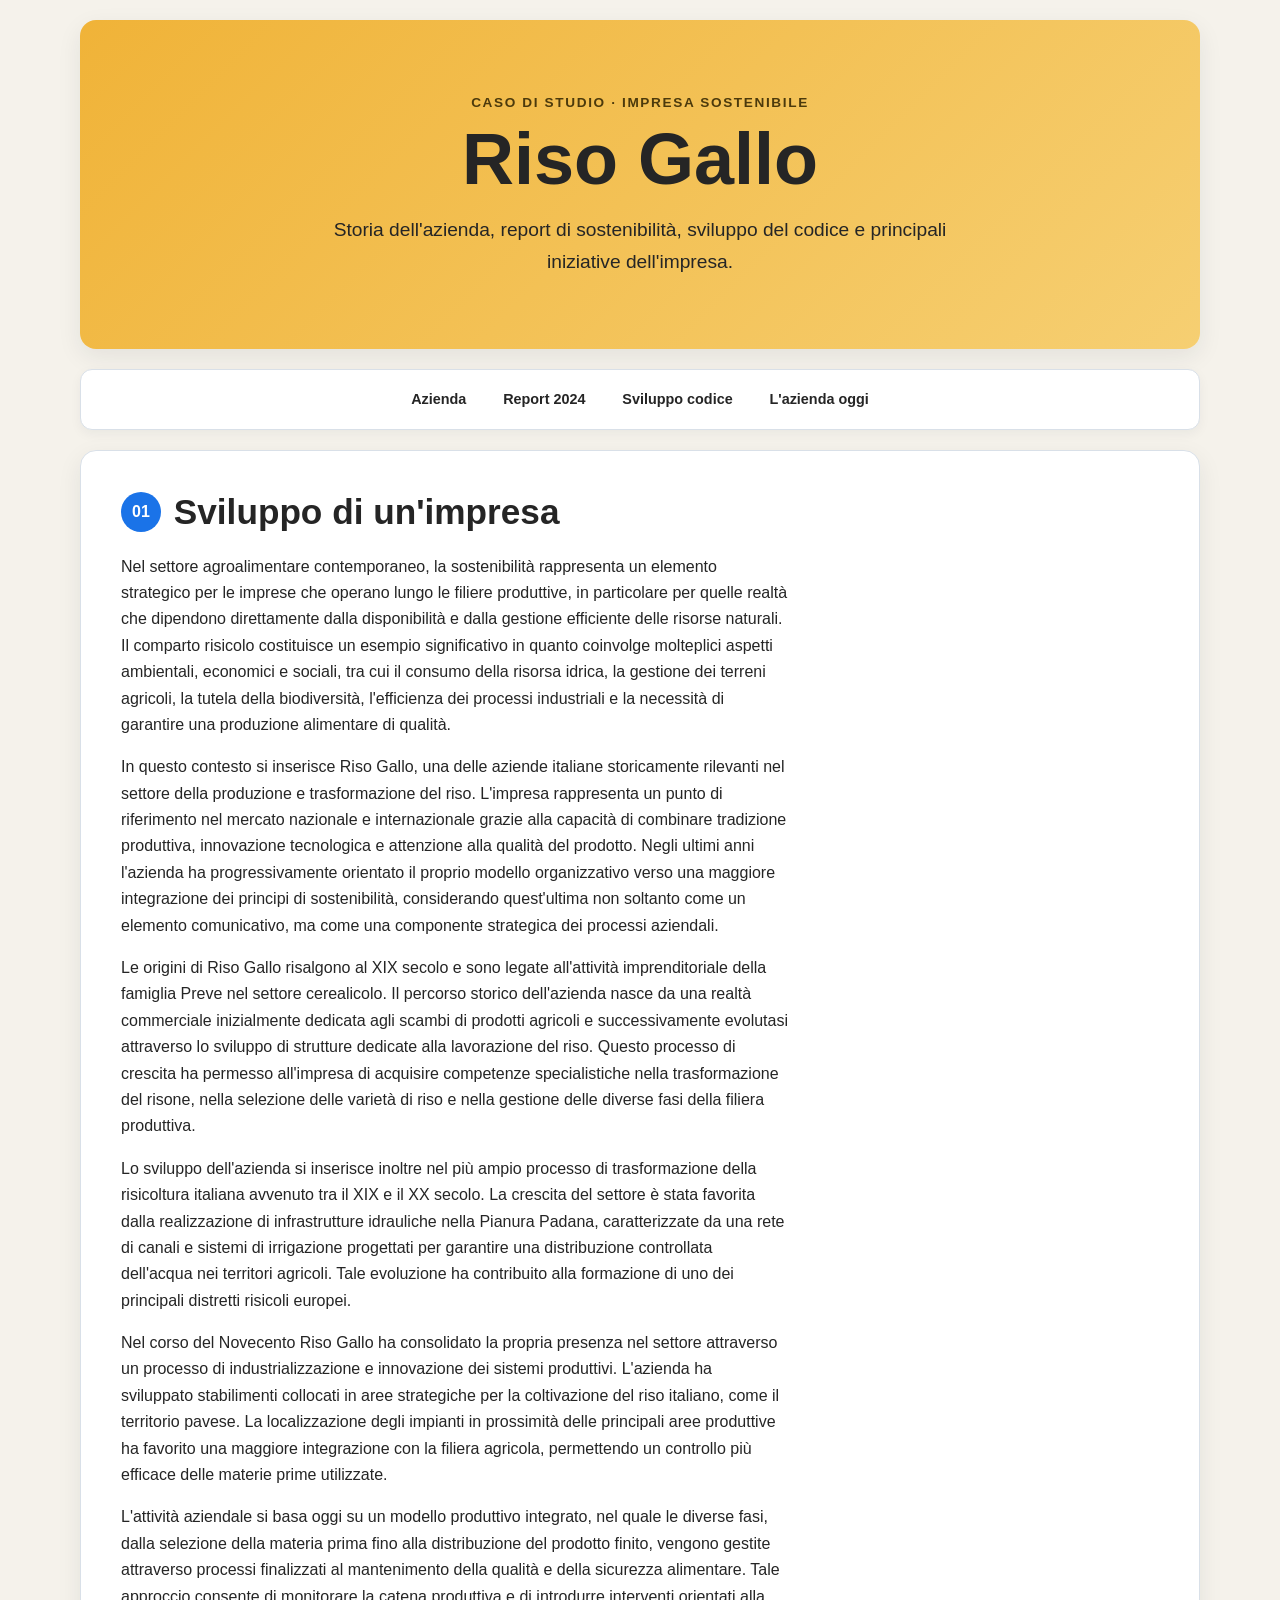
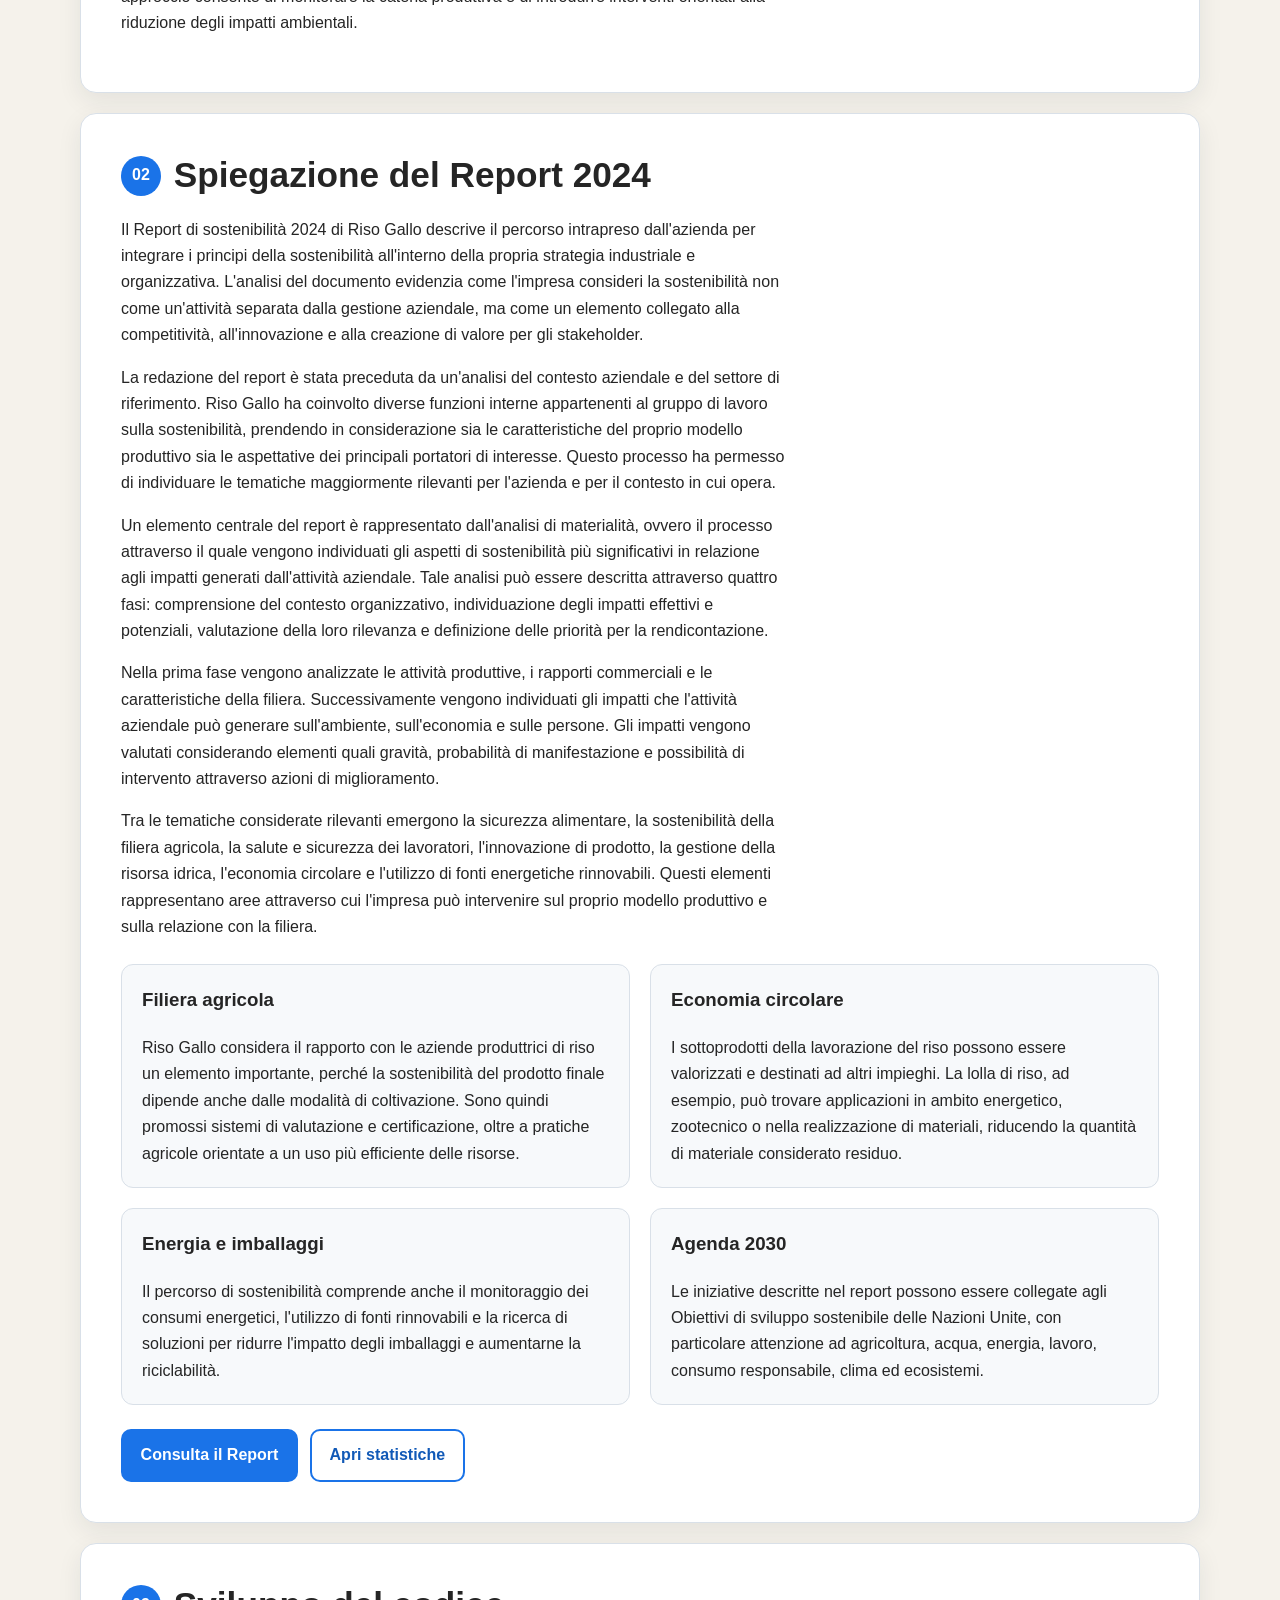
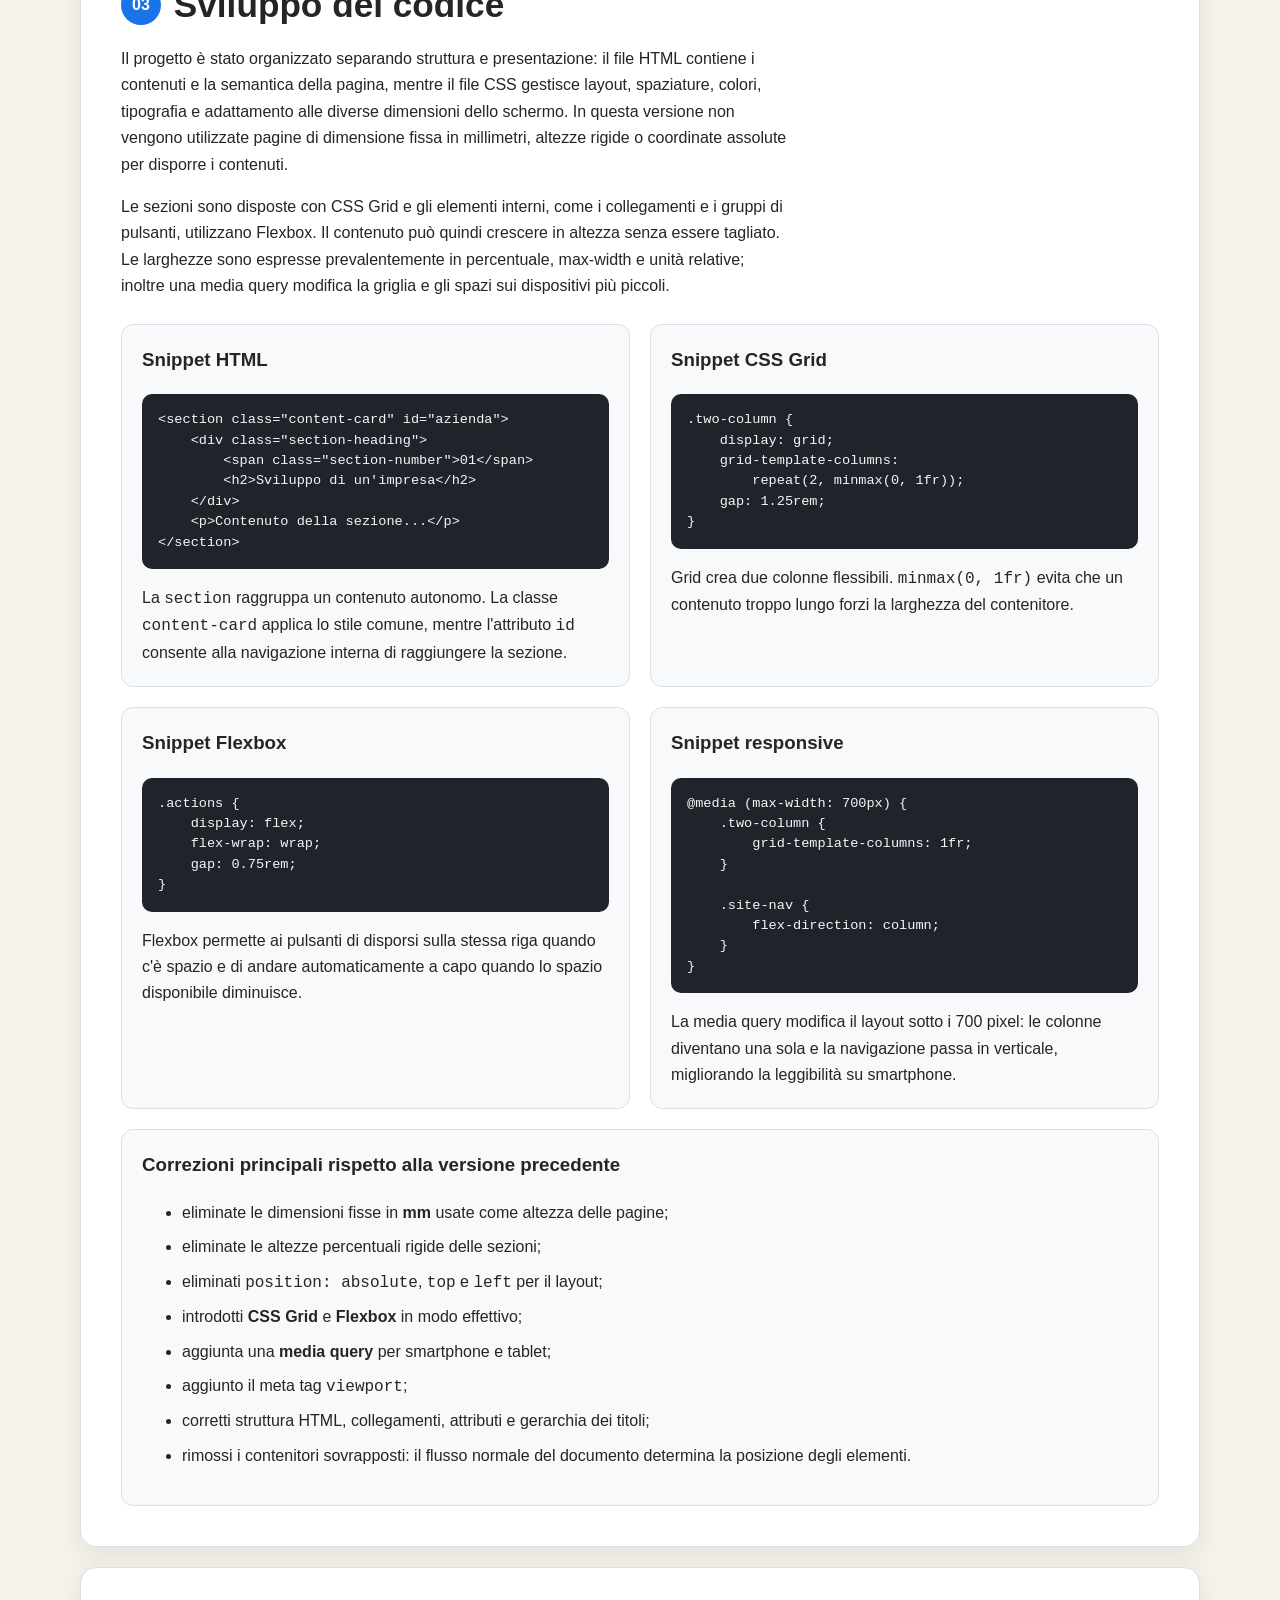
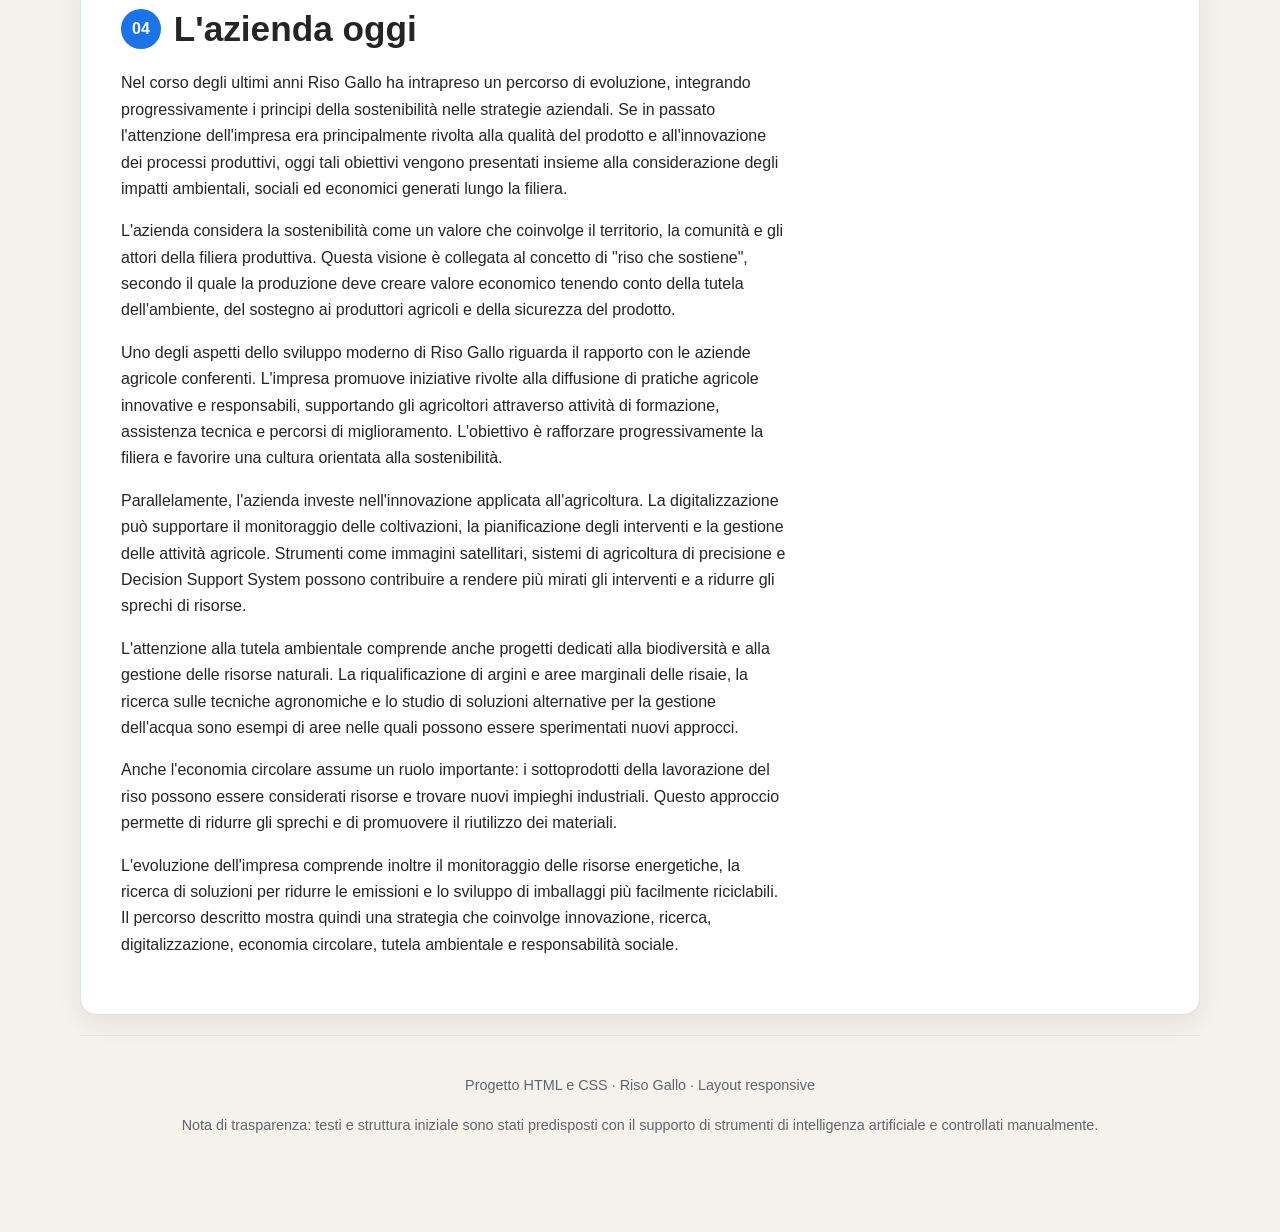
==== index.html @ bba007a8 "Add files via upload" ====
<!DOCTYPE html>
<html lang="it">
<head>
    <meta charset="UTF-8">
    <meta name="viewport" content="width=device-width, initial-scale=1.0">
    <meta name="description" content="Riso Gallo: impresa, sostenibilità e sviluppo del progetto web.">
    <meta name="generator" content="Progetto didattico realizzato con supporto di strumenti di IA e verificato manualmente.">
    <title>Riso Gallo — Impresa sostenibile</title>
    <link rel="stylesheet" href="azienda1.css">
</head>
<body>
    <main class="site-shell">

        <header class="hero">
            <div class="hero__content">
                <p class="eyebrow">Caso di studio · Impresa sostenibile</p>
                <h1>Riso Gallo</h1>
                <p class="hero__lead">
                    Storia dell'azienda, report di sostenibilità, sviluppo del codice
                    e principali iniziative dell'impresa.
                </p>
            </div>
        </header>

        <nav class="site-nav" aria-label="Navigazione principale">
            <a href="#azienda">Azienda</a>
            <a href="#report">Report 2024</a>
            <a href="#codice">Sviluppo codice</a>
            <a href="#oggi">L'azienda oggi</a>
        </nav>

        <section class="content-card" id="azienda">
            <div class="section-heading">
                <span class="section-number">01</span>
                <h2>Sviluppo di un'impresa</h2>
            </div>

            <p>
                Nel settore agroalimentare contemporaneo, la sostenibilità rappresenta un elemento strategico
                per le imprese che operano lungo le filiere produttive, in particolare per quelle realtà che
                dipendono direttamente dalla disponibilità e dalla gestione efficiente delle risorse naturali.
                Il comparto risicolo costituisce un esempio significativo in quanto coinvolge molteplici aspetti
                ambientali, economici e sociali, tra cui il consumo della risorsa idrica, la gestione dei terreni
                agricoli, la tutela della biodiversità, l'efficienza dei processi industriali e la necessità di
                garantire una produzione alimentare di qualità.
            </p>
            <p>
                In questo contesto si inserisce Riso Gallo, una delle aziende italiane storicamente rilevanti
                nel settore della produzione e trasformazione del riso. L'impresa rappresenta un punto di
                riferimento nel mercato nazionale e internazionale grazie alla capacità di combinare tradizione
                produttiva, innovazione tecnologica e attenzione alla qualità del prodotto. Negli ultimi anni
                l'azienda ha progressivamente orientato il proprio modello organizzativo verso una maggiore
                integrazione dei principi di sostenibilità, considerando quest'ultima non soltanto come un
                elemento comunicativo, ma come una componente strategica dei processi aziendali.
            </p>
            <p>
                Le origini di Riso Gallo risalgono al XIX secolo e sono legate all'attività imprenditoriale
                della famiglia Preve nel settore cerealicolo. Il percorso storico dell'azienda nasce da una
                realtà commerciale inizialmente dedicata agli scambi di prodotti agricoli e successivamente
                evolutasi attraverso lo sviluppo di strutture dedicate alla lavorazione del riso. Questo
                processo di crescita ha permesso all'impresa di acquisire competenze specialistiche nella
                trasformazione del risone, nella selezione delle varietà di riso e nella gestione delle
                diverse fasi della filiera produttiva.
            </p>
            <p>
                Lo sviluppo dell'azienda si inserisce inoltre nel più ampio processo di trasformazione della
                risicoltura italiana avvenuto tra il XIX e il XX secolo. La crescita del settore è stata
                favorita dalla realizzazione di infrastrutture idrauliche nella Pianura Padana, caratterizzate
                da una rete di canali e sistemi di irrigazione progettati per garantire una distribuzione
                controllata dell'acqua nei territori agricoli. Tale evoluzione ha contribuito alla formazione
                di uno dei principali distretti risicoli europei.
            </p>
            <p>
                Nel corso del Novecento Riso Gallo ha consolidato la propria presenza nel settore attraverso
                un processo di industrializzazione e innovazione dei sistemi produttivi. L'azienda ha sviluppato
                stabilimenti collocati in aree strategiche per la coltivazione del riso italiano, come il
                territorio pavese. La localizzazione degli impianti in prossimità delle principali aree
                produttive ha favorito una maggiore integrazione con la filiera agricola, permettendo un
                controllo più efficace delle materie prime utilizzate.
            </p>
            <p>
                L'attività aziendale si basa oggi su un modello produttivo integrato, nel quale le diverse
                fasi, dalla selezione della materia prima fino alla distribuzione del prodotto finito, vengono
                gestite attraverso processi finalizzati al mantenimento della qualità e della sicurezza
                alimentare. Tale approccio consente di monitorare la catena produttiva e di introdurre
                interventi orientati alla riduzione degli impatti ambientali.
            </p>
        </section>

        <section class="content-card" id="report">
            <div class="section-heading">
                <span class="section-number">02</span>
                <h2>Spiegazione del Report 2024</h2>
            </div>

            <p>
                Il Report di sostenibilità 2024 di Riso Gallo descrive il percorso intrapreso dall'azienda
                per integrare i principi della sostenibilità all'interno della propria strategia industriale
                e organizzativa. L'analisi del documento evidenzia come l'impresa consideri la sostenibilità
                non come un'attività separata dalla gestione aziendale, ma come un elemento collegato alla
                competitività, all'innovazione e alla creazione di valore per gli stakeholder.
            </p>
            <p>
                La redazione del report è stata preceduta da un'analisi del contesto aziendale e del settore
                di riferimento. Riso Gallo ha coinvolto diverse funzioni interne appartenenti al gruppo di
                lavoro sulla sostenibilità, prendendo in considerazione sia le caratteristiche del proprio
                modello produttivo sia le aspettative dei principali portatori di interesse. Questo processo
                ha permesso di individuare le tematiche maggiormente rilevanti per l'azienda e per il contesto
                in cui opera.
            </p>
            <p>
                Un elemento centrale del report è rappresentato dall'analisi di materialità, ovvero il processo
                attraverso il quale vengono individuati gli aspetti di sostenibilità più significativi in
                relazione agli impatti generati dall'attività aziendale. Tale analisi può essere descritta
                attraverso quattro fasi: comprensione del contesto organizzativo, individuazione degli impatti
                effettivi e potenziali, valutazione della loro rilevanza e definizione delle priorità per la
                rendicontazione.
            </p>
            <p>
                Nella prima fase vengono analizzate le attività produttive, i rapporti commerciali e le
                caratteristiche della filiera. Successivamente vengono individuati gli impatti che l'attività
                aziendale può generare sull'ambiente, sull'economia e sulle persone. Gli impatti vengono
                valutati considerando elementi quali gravità, probabilità di manifestazione e possibilità di
                intervento attraverso azioni di miglioramento.
            </p>
            <p>
                Tra le tematiche considerate rilevanti emergono la sicurezza alimentare, la sostenibilità
                della filiera agricola, la salute e sicurezza dei lavoratori, l'innovazione di prodotto,
                la gestione della risorsa idrica, l'economia circolare e l'utilizzo di fonti energetiche
                rinnovabili. Questi elementi rappresentano aree attraverso cui l'impresa può intervenire sul
                proprio modello produttivo e sulla relazione con la filiera.
            </p>

            <div class="two-column">
                <article class="info-box">
                    <h3>Filiera agricola</h3>
                    <p>
                        Riso Gallo considera il rapporto con le aziende produttrici di riso un elemento
                        importante, perché la sostenibilità del prodotto finale dipende anche dalle modalità
                        di coltivazione. Sono quindi promossi sistemi di valutazione e certificazione, oltre
                        a pratiche agricole orientate a un uso più efficiente delle risorse.
                    </p>
                </article>
                <article class="info-box">
                    <h3>Economia circolare</h3>
                    <p>
                        I sottoprodotti della lavorazione del riso possono essere valorizzati e destinati
                        ad altri impieghi. La lolla di riso, ad esempio, può trovare applicazioni in ambito
                        energetico, zootecnico o nella realizzazione di materiali, riducendo la quantità
                        di materiale considerato residuo.
                    </p>
                </article>
                <article class="info-box">
                    <h3>Energia e imballaggi</h3>
                    <p>
                        Il percorso di sostenibilità comprende anche il monitoraggio dei consumi energetici,
                        l'utilizzo di fonti rinnovabili e la ricerca di soluzioni per ridurre l'impatto
                        degli imballaggi e aumentarne la riciclabilità.
                    </p>
                </article>
                <article class="info-box">
                    <h3>Agenda 2030</h3>
                    <p>
                        Le iniziative descritte nel report possono essere collegate agli Obiettivi di sviluppo
                        sostenibile delle Nazioni Unite, con particolare attenzione ad agricoltura, acqua,
                        energia, lavoro, consumo responsabile, clima ed ecosistemi.
                    </p>
                </article>
            </div>

            <div class="actions">
                <a class="button button--primary"
                   href="https://www.risogallo.it/ilrisochesostiene/documenti-e-certificazioni/"
                   target="_blank" rel="noopener noreferrer">
                    Consulta il Report
                </a>
                <a class="button button--secondary" href="p2.html">
                    Apri statistiche
                </a>
            </div>
        </section>

        <section class="content-card" id="codice">
            <div class="section-heading">
                <span class="section-number">03</span>
                <h2>Sviluppo del codice</h2>
            </div>

            <p>
                Il progetto è stato organizzato separando struttura e presentazione: il file HTML contiene
                i contenuti e la semantica della pagina, mentre il file CSS gestisce layout, spaziature,
                colori, tipografia e adattamento alle diverse dimensioni dello schermo. In questa versione
                non vengono utilizzate pagine di dimensione fissa in millimetri, altezze rigide o coordinate
                assolute per disporre i contenuti.
            </p>
            <p>
                Le sezioni sono disposte con CSS Grid e gli elementi interni, come i collegamenti e i gruppi
                di pulsanti, utilizzano Flexbox. Il contenuto può quindi crescere in altezza senza essere
                tagliato. Le larghezze sono espresse prevalentemente in percentuale, max-width e unità
                relative; inoltre una media query modifica la griglia e gli spazi sui dispositivi più piccoli.
            </p>

            <div class="code-grid">
                <article class="code-card">
                    <h3>Snippet HTML</h3>
                    <pre><code>&lt;section class="content-card" id="azienda"&gt;
    &lt;div class="section-heading"&gt;
        &lt;span class="section-number"&gt;01&lt;/span&gt;
        &lt;h2&gt;Sviluppo di un'impresa&lt;/h2&gt;
    &lt;/div&gt;
    &lt;p&gt;Contenuto della sezione...&lt;/p&gt;
&lt;/section&gt;</code></pre>
                    <p>
                        La <code>section</code> raggruppa un contenuto autonomo. La classe
                        <code>content-card</code> applica lo stile comune, mentre l'attributo
                        <code>id</code> consente alla navigazione interna di raggiungere la sezione.
                    </p>
                </article>

                <article class="code-card">
                    <h3>Snippet CSS Grid</h3>
                    <pre><code>.two-column {
    display: grid;
    grid-template-columns:
        repeat(2, minmax(0, 1fr));
    gap: 1.25rem;
}</code></pre>
                    <p>
                        Grid crea due colonne flessibili. <code>minmax(0, 1fr)</code> evita che un contenuto
                        troppo lungo forzi la larghezza del contenitore.
                    </p>
                </article>

                <article class="code-card">
                    <h3>Snippet Flexbox</h3>
                    <pre><code>.actions {
    display: flex;
    flex-wrap: wrap;
    gap: 0.75rem;
}</code></pre>
                    <p>
                        Flexbox permette ai pulsanti di disporsi sulla stessa riga quando c'è spazio e di
                        andare automaticamente a capo quando lo spazio disponibile diminuisce.
                    </p>
                </article>

                <article class="code-card">
                    <h3>Snippet responsive</h3>
                    <pre><code>@media (max-width: 700px) {
    .two-column {
        grid-template-columns: 1fr;
    }

    .site-nav {
        flex-direction: column;
    }
}</code></pre>
                    <p>
                        La media query modifica il layout sotto i 700 pixel: le colonne diventano una sola
                        e la navigazione passa in verticale, migliorando la leggibilità su smartphone.
                    </p>
                </article>
            </div>

            <div class="comparison">
                <h3>Correzioni principali rispetto alla versione precedente</h3>
                <ul>
                    <li>eliminate le dimensioni fisse in <strong>mm</strong> usate come altezza delle pagine;</li>
                    <li>eliminate le altezze percentuali rigide delle sezioni;</li>
                    <li>eliminati <code>position: absolute</code>, <code>top</code> e <code>left</code> per il layout;</li>
                    <li>introdotti <strong>CSS Grid</strong> e <strong>Flexbox</strong> in modo effettivo;</li>
                    <li>aggiunta una <strong>media query</strong> per smartphone e tablet;</li>
                    <li>aggiunto il meta tag <code>viewport</code>;</li>
                    <li>corretti struttura HTML, collegamenti, attributi e gerarchia dei titoli;</li>
                    <li>rimossi i contenitori sovrapposti: il flusso normale del documento determina la posizione degli elementi.</li>
                </ul>
            </div>
        </section>

        <section class="content-card" id="oggi">
            <div class="section-heading">
                <span class="section-number">04</span>
                <h2>L'azienda oggi</h2>
            </div>

            <p>
                Nel corso degli ultimi anni Riso Gallo ha intrapreso un percorso di evoluzione, integrando
                progressivamente i principi della sostenibilità nelle strategie aziendali. Se in passato
                l'attenzione dell'impresa era principalmente rivolta alla qualità del prodotto e
                all'innovazione dei processi produttivi, oggi tali obiettivi vengono presentati insieme
                alla considerazione degli impatti ambientali, sociali ed economici generati lungo la filiera.
            </p>
            <p>
                L'azienda considera la sostenibilità come un valore che coinvolge il territorio, la comunità
                e gli attori della filiera produttiva. Questa visione è collegata al concetto di "riso che
                sostiene", secondo il quale la produzione deve creare valore economico tenendo conto della
                tutela dell'ambiente, del sostegno ai produttori agricoli e della sicurezza del prodotto.
            </p>
            <p>
                Uno degli aspetti dello sviluppo moderno di Riso Gallo riguarda il rapporto con le aziende
                agricole conferenti. L'impresa promuove iniziative rivolte alla diffusione di pratiche
                agricole innovative e responsabili, supportando gli agricoltori attraverso attività di
                formazione, assistenza tecnica e percorsi di miglioramento. L'obiettivo è rafforzare
                progressivamente la filiera e favorire una cultura orientata alla sostenibilità.
            </p>
            <p>
                Parallelamente, l'azienda investe nell'innovazione applicata all'agricoltura. La digitalizzazione
                può supportare il monitoraggio delle coltivazioni, la pianificazione degli interventi e la
                gestione delle attività agricole. Strumenti come immagini satellitari, sistemi di agricoltura
                di precisione e Decision Support System possono contribuire a rendere più mirati gli interventi
                e a ridurre gli sprechi di risorse.
            </p>
            <p>
                L'attenzione alla tutela ambientale comprende anche progetti dedicati alla biodiversità e alla
                gestione delle risorse naturali. La riqualificazione di argini e aree marginali delle risaie,
                la ricerca sulle tecniche agronomiche e lo studio di soluzioni alternative per la gestione
                dell'acqua sono esempi di aree nelle quali possono essere sperimentati nuovi approcci.
            </p>
            <p>
                Anche l'economia circolare assume un ruolo importante: i sottoprodotti della lavorazione del
                riso possono essere considerati risorse e trovare nuovi impieghi industriali. Questo approccio
                permette di ridurre gli sprechi e di promuovere il riutilizzo dei materiali.
            </p>
            <p>
                L'evoluzione dell'impresa comprende inoltre il monitoraggio delle risorse energetiche,
                la ricerca di soluzioni per ridurre le emissioni e lo sviluppo di imballaggi più facilmente
                riciclabili. Il percorso descritto mostra quindi una strategia che coinvolge innovazione,
                ricerca, digitalizzazione, economia circolare, tutela ambientale e responsabilità sociale.
            </p>
        </section>

        <footer class="footer">
            <p>Progetto HTML e CSS · Riso Gallo · Layout responsive</p>
            <p class="transparency-note">Nota di trasparenza: testi e struttura iniziale sono stati predisposti con il supporto di strumenti di intelligenza artificiale e controllati manualmente.</p>
        </footer>
    </main>
</body>
</html>
---- azienda1.css ----
/*
 * RISO GALLO - azienda1.css
 *
 * Foglio di stile semplice e responsive per un progetto universitario.
 * Il layout usa il flusso normale del documento, CSS Grid e Flexbox.
 * Non sono presenti pagine fisse in millimetri né posizionamenti assoluti.
 */

*,
*::before,
*::after {
    box-sizing: border-box;
}

:root {
    --bg: #f5f2eb;
    --surface: #ffffff;
    --surface-soft: #f7f9fb;
    --text: #252525;
    --muted: #5f6670;
    --accent: #1a73e8;
    --accent-dark: #1159b7;
    --gold: #f0b338;
    --border: #d9e0e8;
    --shadow: 0 8px 24px rgba(20, 35, 50, 0.08);
    --radius: 1rem;
    --content: 70rem;
}

html {
    scroll-behavior: smooth;
}

body {
    min-width: 20rem;
    margin: 0;
    background: var(--bg);
    color: var(--text);
    font-family: Arial, Helvetica, sans-serif;
    font-size: 1rem;
    line-height: 1.65;
}

a {
    color: var(--accent-dark);
}

a:focus-visible {
    outline: 3px solid #f3a712;
    outline-offset: 3px;
}

.site-shell {
    /* Grid a una colonna: ogni blocco resta nel flusso della pagina. */
    display: grid;
    gap: 1.25rem;
    width: min(100% - 2rem, var(--content));
    margin-inline: auto;
    padding-block: 1.25rem 2.5rem;
}

.hero {
    padding: clamp(2rem, 6vw, 4.5rem);
    border-radius: var(--radius);
    background: linear-gradient(135deg, #f0b338, #f6cf72);
    box-shadow: var(--shadow);
}

.hero__content {
    max-width: 48rem;
    margin-inline: auto;
    text-align: center;
}

.eyebrow {
    margin: 0 0 0.5rem;
    color: #4c3a0c;
    font-size: 0.85rem;
    font-weight: 700;
    letter-spacing: 0.12em;
    text-transform: uppercase;
}

.hero h1 {
    margin: 0;
    font-size: clamp(2.25rem, 7vw, 4.5rem);
    line-height: 1.05;
}

.hero__lead {
    max-width: 42rem;
    margin: 1rem auto 0;
    font-size: clamp(1rem, 2vw, 1.2rem);
}

/* Flexbox permette ai link di andare a capo quando lo spazio diminuisce. */
.site-nav {
    display: flex;
    flex-wrap: wrap;
    justify-content: center;
    gap: 0.5rem;
    padding: 0.5rem;
    border: 1px solid var(--border);
    border-radius: 0.75rem;
    background: var(--surface);
    box-shadow: 0 4px 12px rgba(20, 35, 50, 0.05);
}

.site-nav a {
    padding: 0.6rem 0.9rem;
    border-radius: 0.5rem;
    color: var(--text);
    font-size: 0.9rem;
    font-weight: 700;
    text-decoration: none;
}

.site-nav a:hover,
.site-nav a:focus-visible {
    background: #edf4ff;
    color: var(--accent-dark);
}

.content-card {
    min-width: 0;
    padding: clamp(1.25rem, 4vw, 2.5rem);
    border: 1px solid var(--border);
    border-radius: var(--radius);
    background: var(--surface);
    box-shadow: var(--shadow);
}

.section-heading {
    display: flex;
    align-items: center;
    gap: 0.8rem;
    margin-bottom: 1.25rem;
}

.section-heading h2 {
    margin: 0;
    font-size: clamp(1.55rem, 4vw, 2.2rem);
    line-height: 1.2;
}

.section-number {
    display: grid;
    flex: 0 0 2.5rem;
    place-items: center;
    width: 2.5rem;
    height: 2.5rem;
    border-radius: 50%;
    background: var(--accent);
    color: #ffffff;
    font-weight: 800;
}

.content-card p {
    max-width: 75ch;
    margin: 0 0 1rem;
}

/* Grid crea due colonne uguali e impedisce al testo di uscire dalla card. */
.two-column,
.code-grid {
    display: grid;
    grid-template-columns: repeat(2, minmax(0, 1fr));
    gap: 1.25rem;
    margin-top: 1.5rem;
}

.info-box,
.code-card,
.comparison {
    min-width: 0;
    padding: 1.25rem;
    border: 1px solid var(--border);
    border-radius: 0.75rem;
    background: var(--surface-soft);
}

.info-box h3,
.code-card h3,
.comparison h3 {
    margin-top: 0;
}

.info-box p,
.code-card p {
    margin-bottom: 0;
}

.actions {
    display: flex;
    flex-wrap: wrap;
    gap: 0.75rem;
    margin-top: 1.5rem;
}

.button {
    display: inline-flex;
    align-items: center;
    justify-content: center;
    min-height: 2.75rem;
    padding: 0.7rem 1.1rem;
    border: 2px solid transparent;
    border-radius: 0.625rem;
    font-weight: 700;
    text-decoration: none;
    transition: background-color 0.15s ease, transform 0.15s ease;
}

.button:hover,
.button:focus-visible {
    transform: translateY(-1px);
}

.button--primary {
    background: var(--accent);
    color: #ffffff;
}

.button--primary:hover,
.button--primary:focus-visible {
    background: var(--accent-dark);
}

.button--secondary {
    border-color: var(--accent);
    background: #ffffff;
    color: var(--accent-dark);
}

.code-card pre {
    overflow-x: auto;
    margin: 0 0 1rem;
    padding: 1rem;
    border-radius: 0.625rem;
    background: #20242a;
    color: #f4f6f8;
    font-size: 0.85rem;
    line-height: 1.5;
}

.code-card code {
    font-family: "Courier New", Courier, monospace;
}

.comparison {
    margin-top: 1.25rem;
}

.comparison li {
    margin-bottom: 0.5rem;
}

.footer {
    padding: 1.5rem;
    border-top: 1px solid var(--border);
    color: var(--muted);
    text-align: center;
    font-size: 0.9rem;
}

.transparency-note {
    margin: 1rem 0 0;
    color: var(--muted);
    font-size: 0.9rem;
}

/* Smartphone e tablet: le griglie diventano una sola colonna. */
@media (max-width: 44rem) {
    .site-shell {
        width: min(100% - 1rem, var(--content));
        padding-top: 0.5rem;
    }

    .hero {
        padding: 2rem 1.25rem;
    }

    .site-nav {
        flex-direction: column;
    }

    .site-nav a {
        text-align: center;
    }

    .two-column,
    .code-grid {
        grid-template-columns: 1fr;
    }

    .content-card {
        padding: 1.1rem;
    }

    .content-card p {
        text-align: left;
    }

    .actions {
        flex-direction: column;
    }

    .button {
        width: 100%;
    }
}

@media (max-width: 30rem) {
    .section-heading {
        align-items: flex-start;
    }

    .section-number {
        flex-basis: 2.1rem;
        width: 2.1rem;
        height: 2.1rem;
    }

    .section-heading h2 {
        font-size: 1.45rem;
    }
}

@media (prefers-reduced-motion: reduce) {
    html {
        scroll-behavior: auto;
    }

    .button {
        transition: none;
    }
}
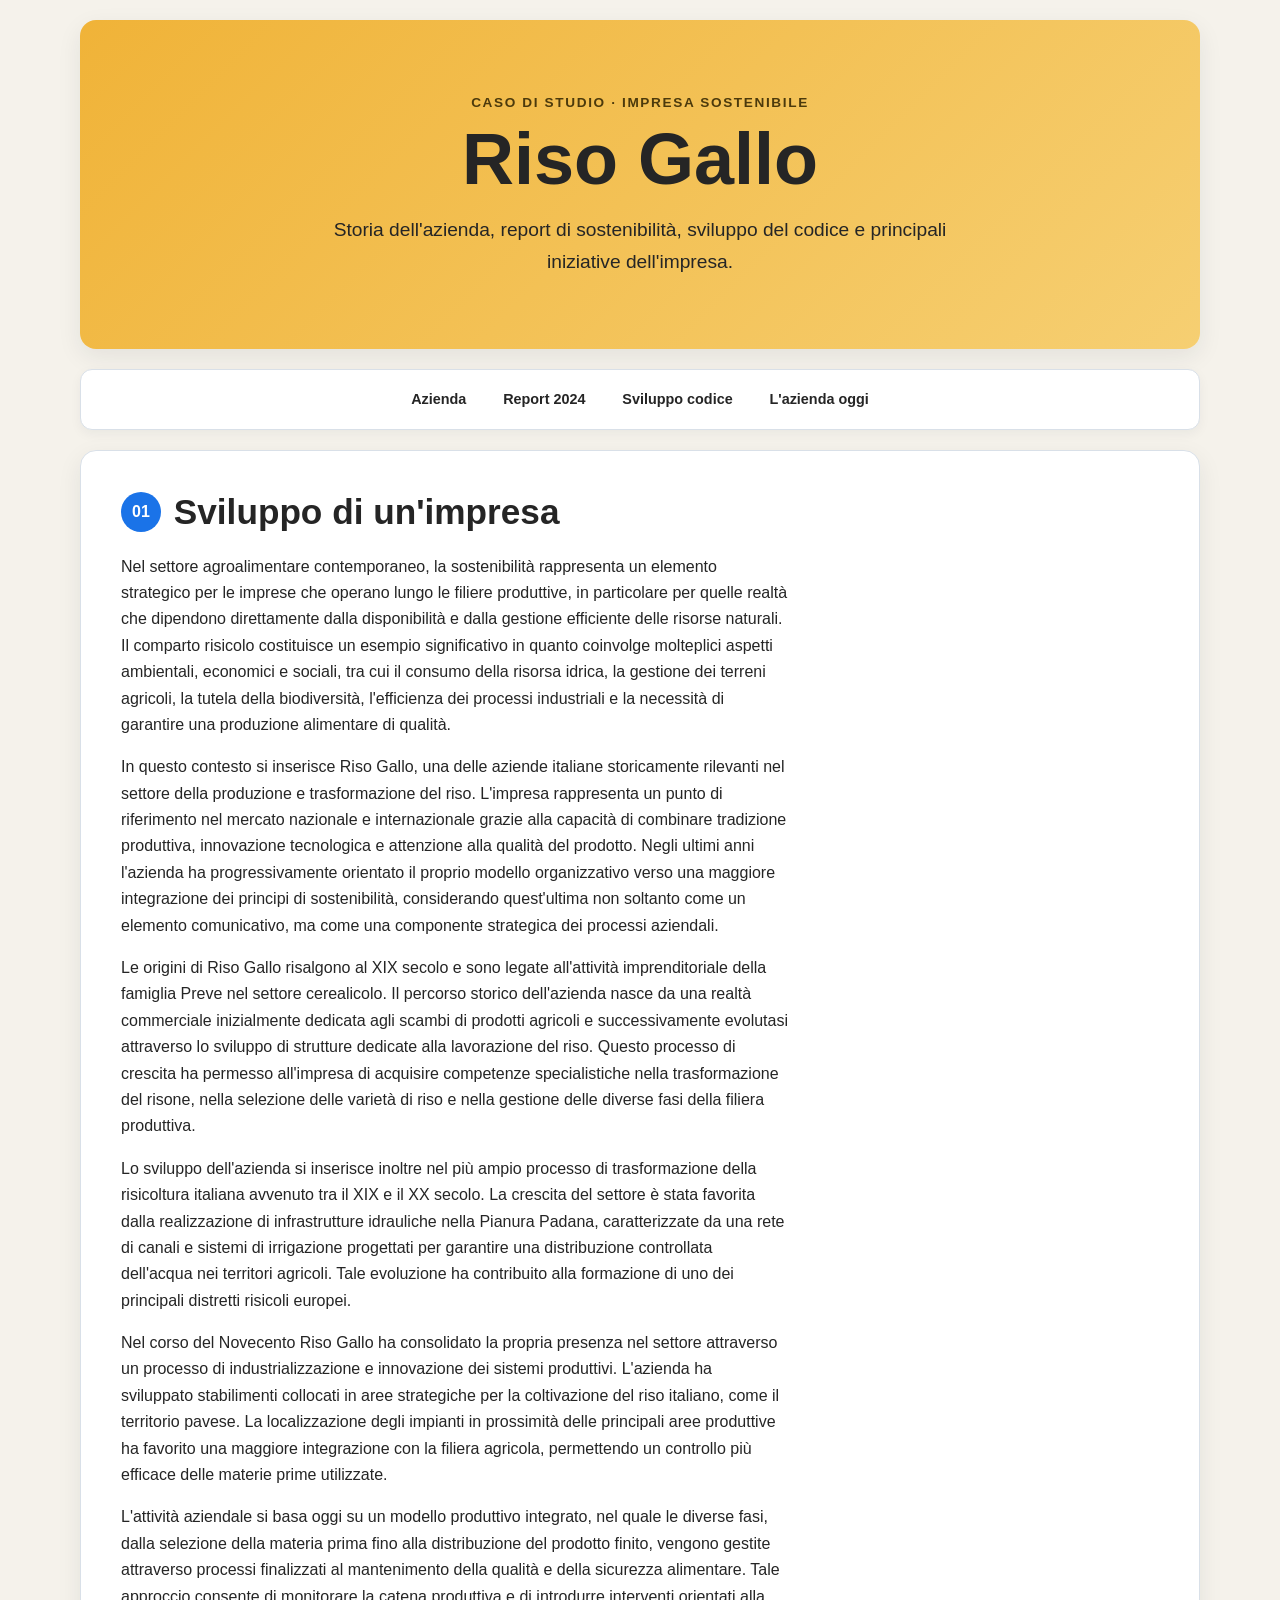
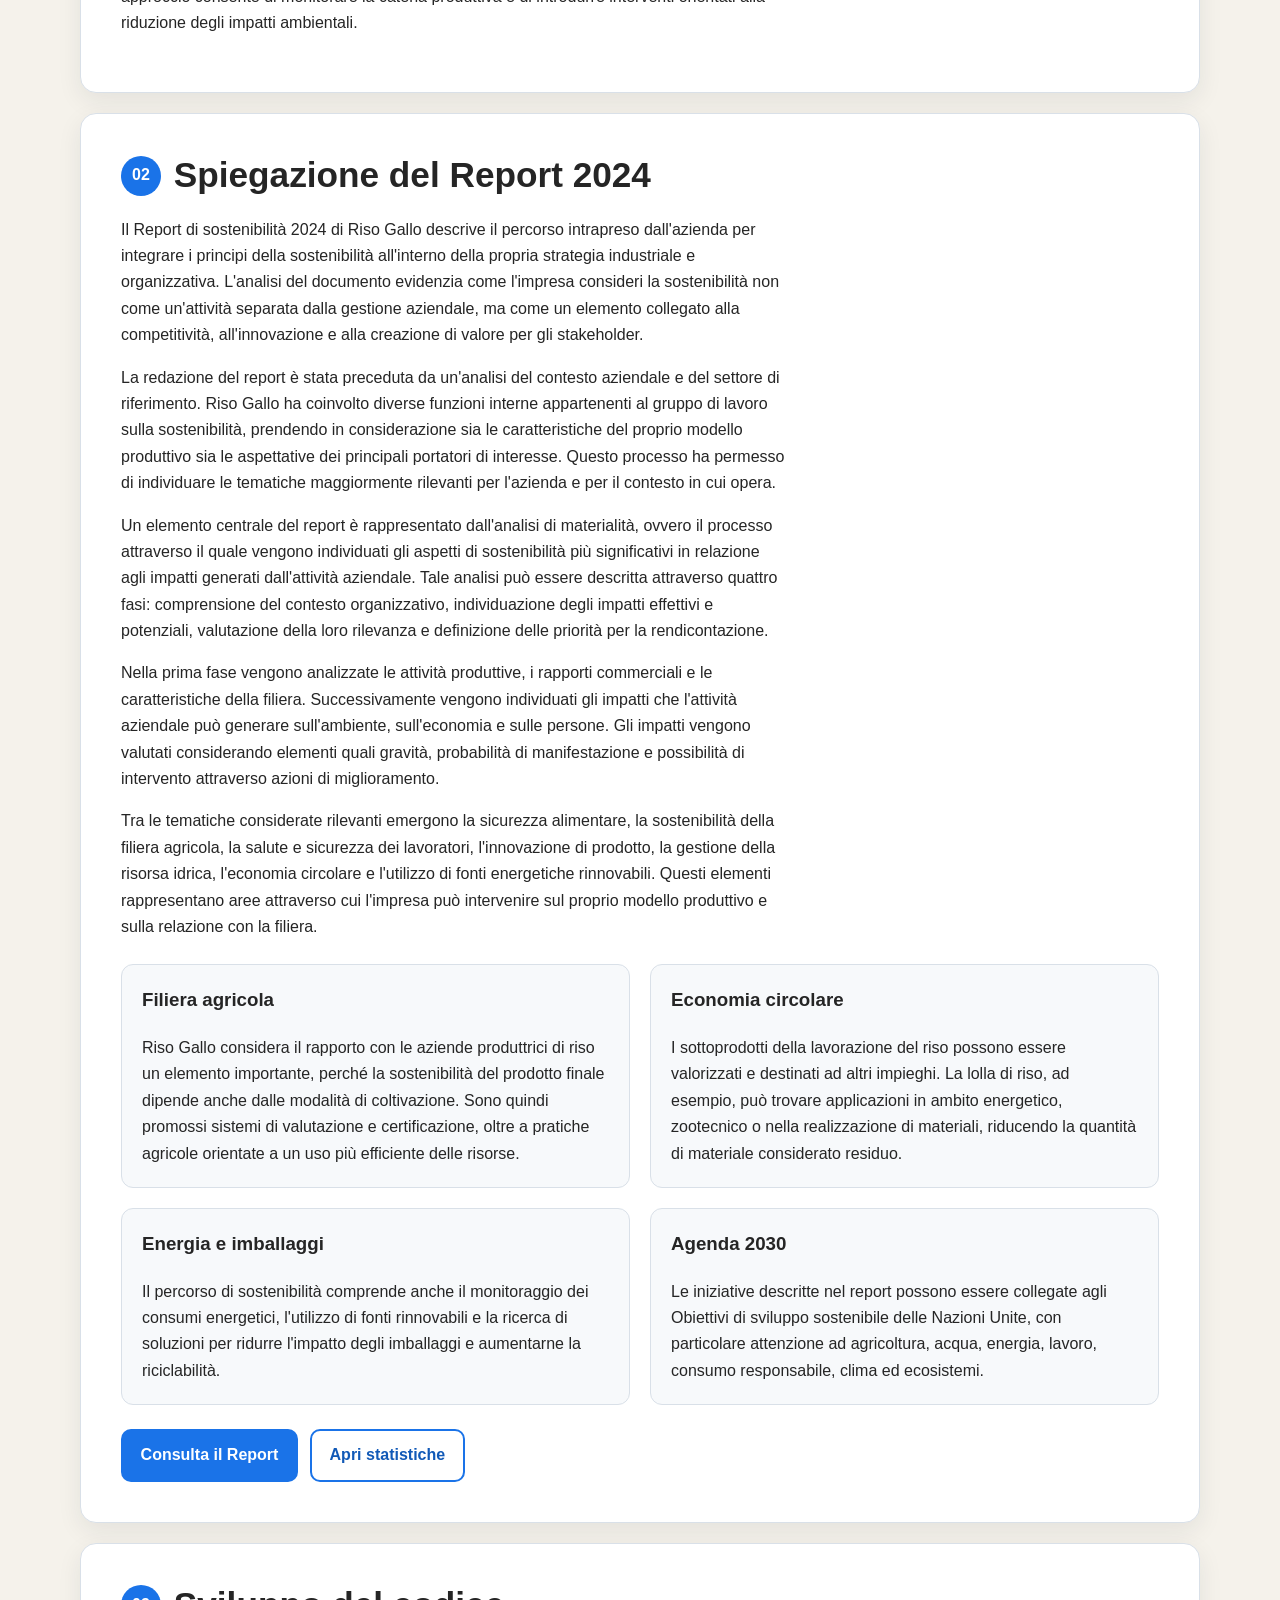
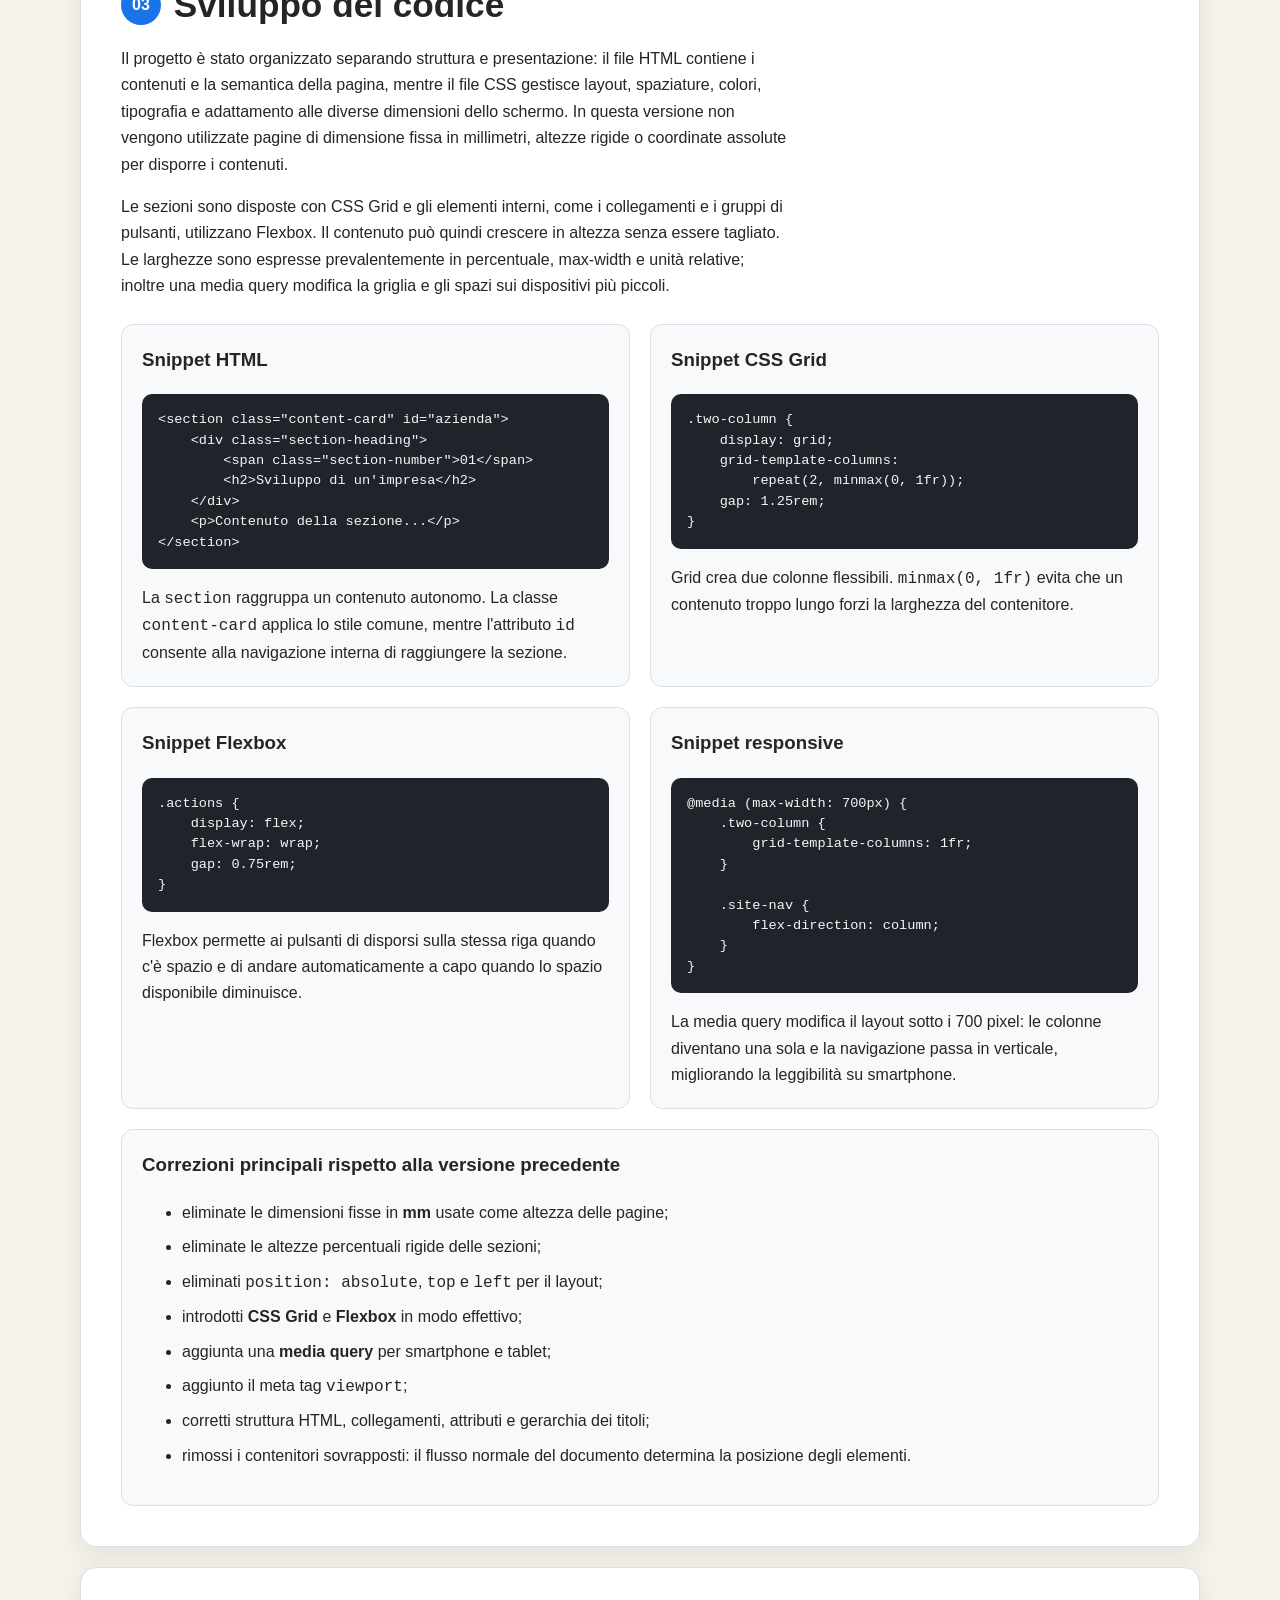
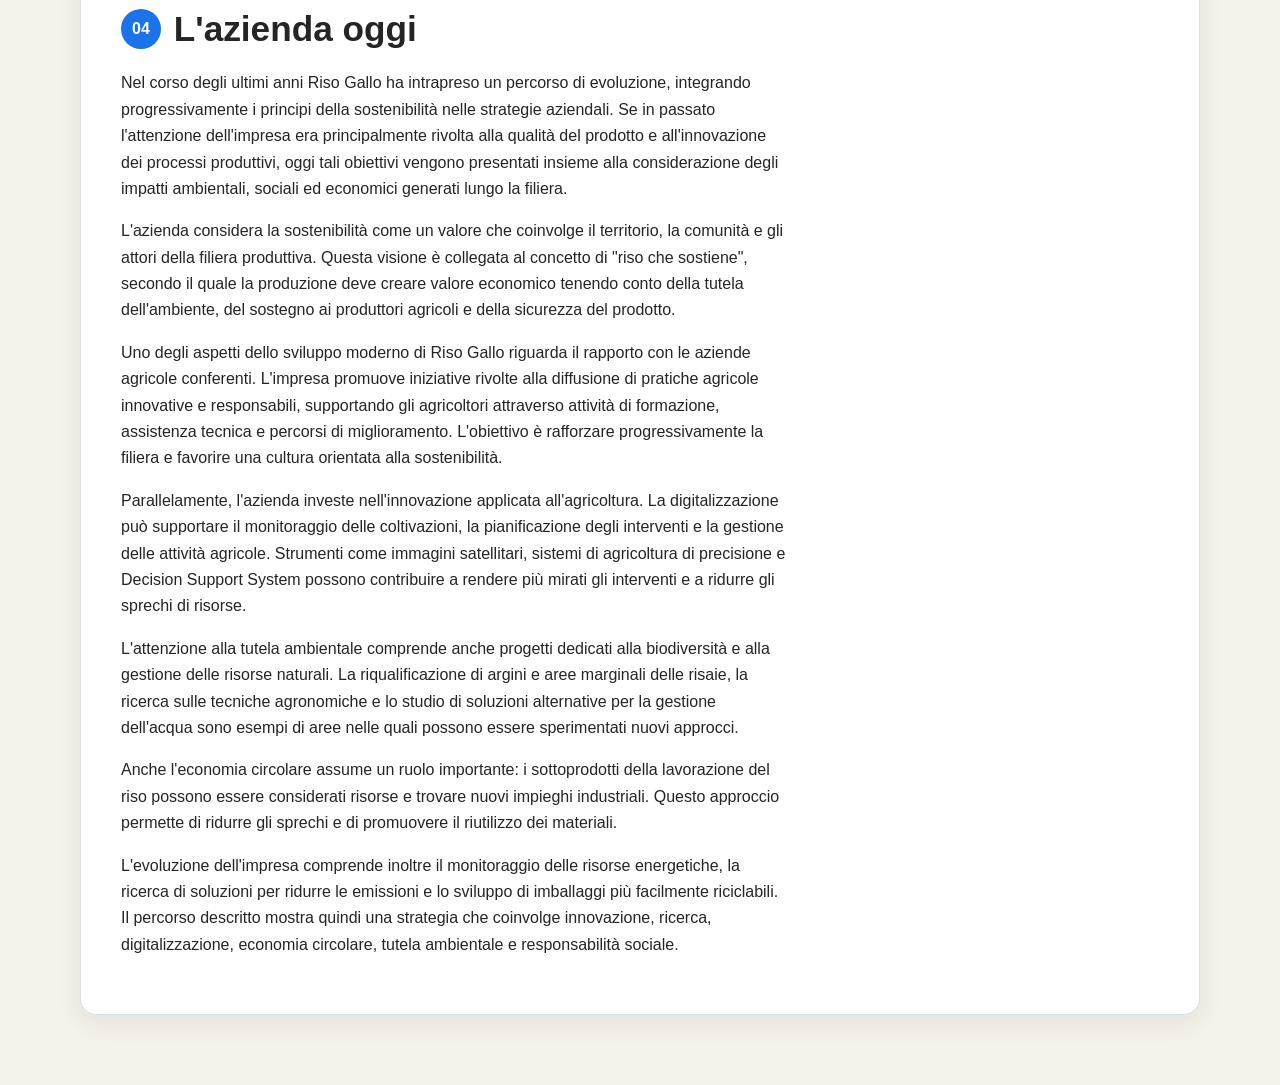
==== commit 1ca1b61e: "index.html" ====
--- a/index.html
+++ b/index.html
@@ -328,11 +328,6 @@
                 ricerca, digitalizzazione, economia circolare, tutela ambientale e responsabilità sociale.
             </p>
         </section>
-
-        <footer class="footer">
-            <p>Progetto HTML e CSS · Riso Gallo · Layout responsive</p>
-            <p class="transparency-note">Nota di trasparenza: testi e struttura iniziale sono stati predisposti con il supporto di strumenti di intelligenza artificiale e controllati manualmente.</p>
-        </footer>
     </main>
 </body>
 </html>
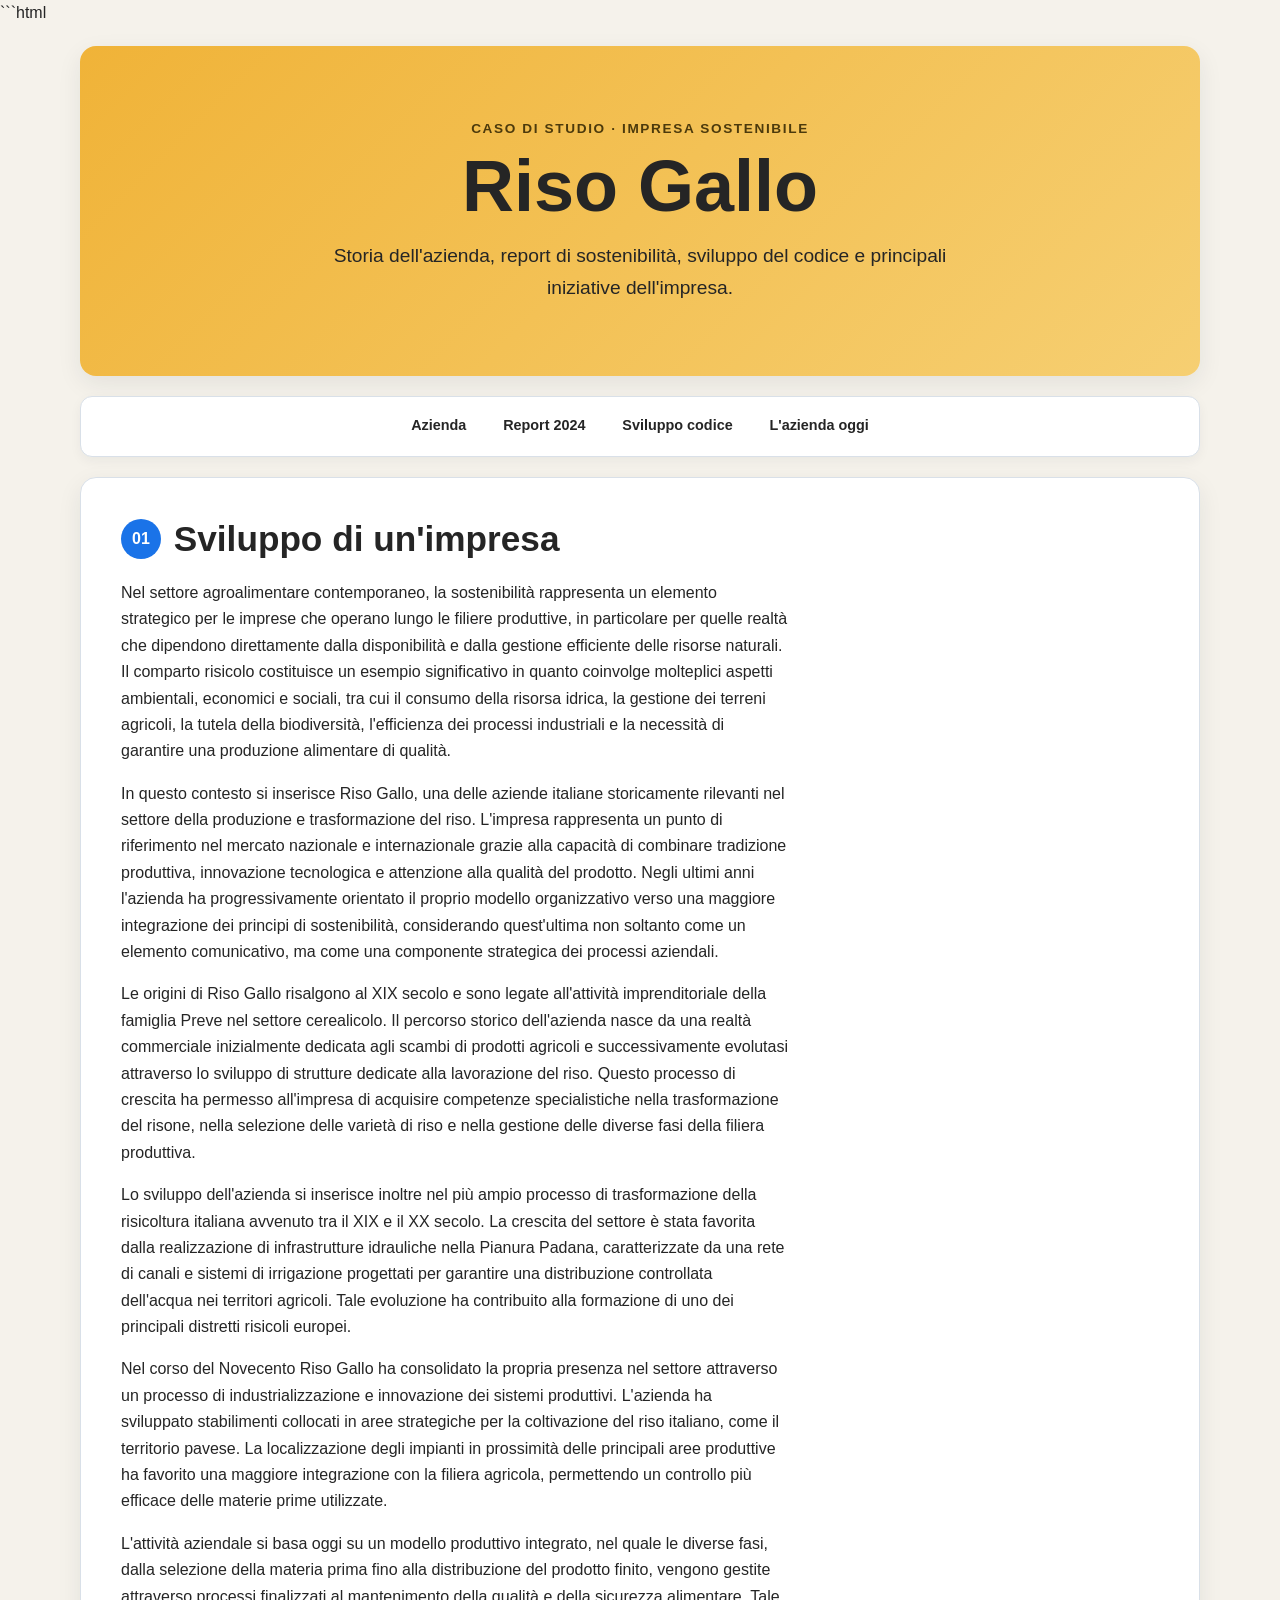
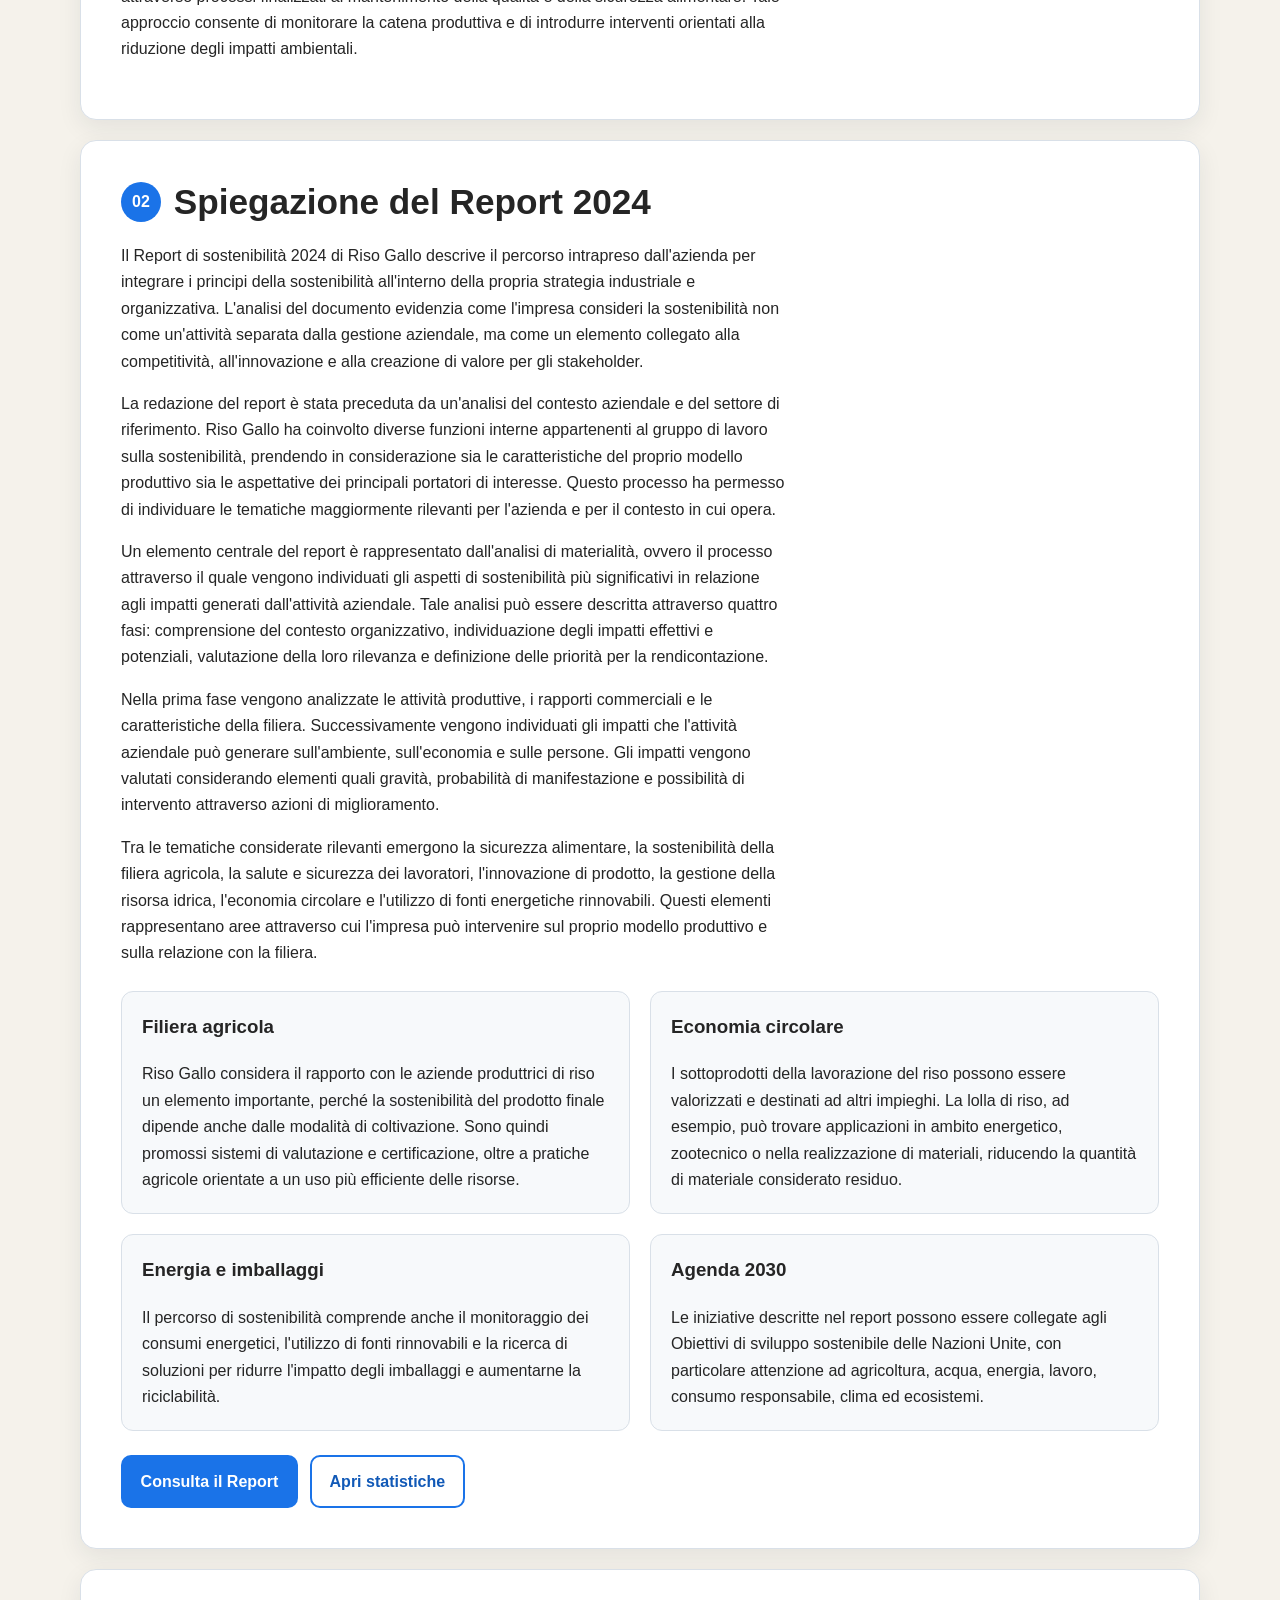
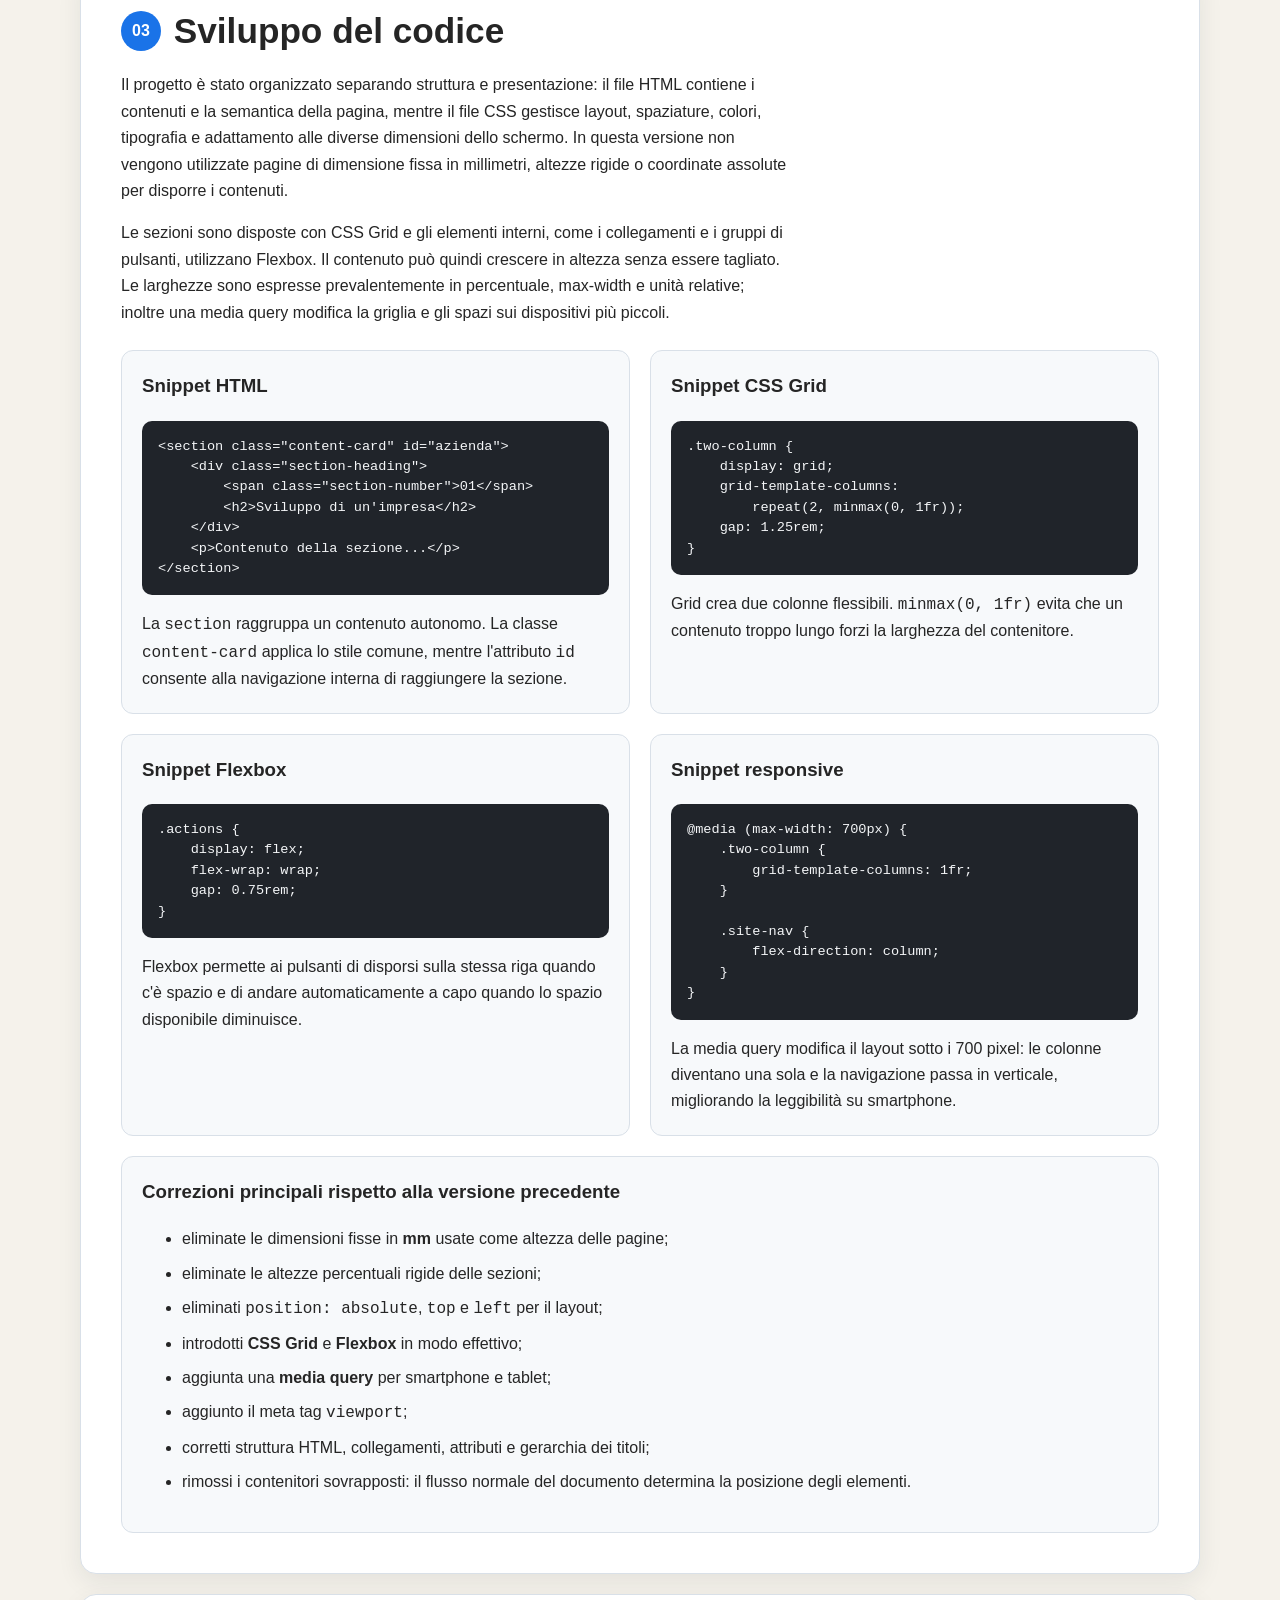
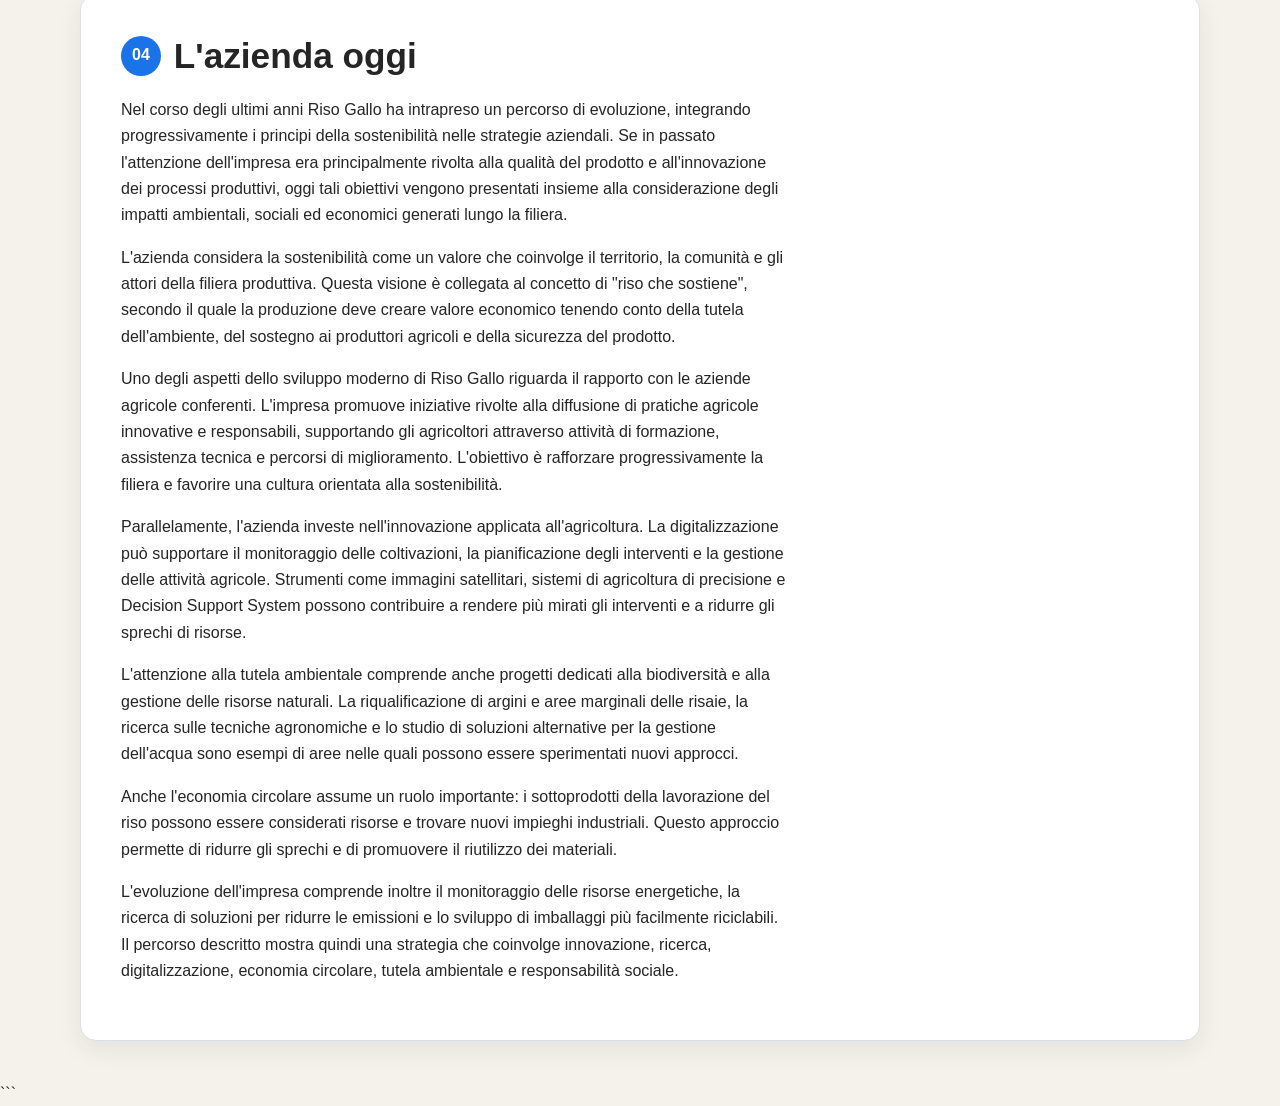
==== commit 75e09ae5: "index.html" ====
--- a/index.html
+++ b/index.html
@@ -1,20 +1,38 @@
+```html
 <!DOCTYPE html>
 <html lang="it">
 <head>
+    <!-- Impostazioni principali della pagina -->
     <meta charset="UTF-8">
     <meta name="viewport" content="width=device-width, initial-scale=1.0">
+
+    <!-- Descrizione della pagina -->
     <meta name="description" content="Riso Gallo: impresa, sostenibilità e sviluppo del progetto web.">
-    <meta name="generator" content="Progetto didattico realizzato con supporto di strumenti di IA e verificato manualmente.">
+
     <title>Riso Gallo — Impresa sostenibile</title>
+
+    <!-- Collegamento al foglio di stile CSS -->
     <link rel="stylesheet" href="azienda1.css">
 </head>
+
 <body>
+
+    <!-- Contenitore principale di tutta la pagina -->
     <main class="site-shell">
 
+        <!-- =====================================================
+             INTESTAZIONE PRINCIPALE
+        ====================================================== -->
         <header class="hero">
             <div class="hero__content">
+
+                <!-- Piccola descrizione sopra il titolo -->
                 <p class="eyebrow">Caso di studio · Impresa sostenibile</p>
+
+                <!-- Titolo principale della pagina -->
                 <h1>Riso Gallo</h1>
+
+                <!-- Breve descrizione del contenuto del sito -->
                 <p class="hero__lead">
                     Storia dell'azienda, report di sostenibilità, sviluppo del codice
                     e principali iniziative dell'impresa.
@@ -22,19 +40,33 @@
             </div>
         </header>
 
+
+        <!-- =====================================================
+             MENU DI NAVIGAZIONE
+        ====================================================== -->
         <nav class="site-nav" aria-label="Navigazione principale">
+
+            <!-- I collegamenti portano direttamente alle varie sezioni -->
             <a href="#azienda">Azienda</a>
             <a href="#report">Report 2024</a>
             <a href="#codice">Sviluppo codice</a>
             <a href="#oggi">L'azienda oggi</a>
+
         </nav>
 
+
+        <!-- =====================================================
+             SEZIONE 01 - SVILUPPO DELL'IMPRESA
+        ====================================================== -->
         <section class="content-card" id="azienda">
+
+            <!-- Titolo della sezione con numero identificativo -->
             <div class="section-heading">
                 <span class="section-number">01</span>
                 <h2>Sviluppo di un'impresa</h2>
             </div>
 
+            <!-- Primo paragrafo sulla sostenibilità nel settore agroalimentare -->
             <p>
                 Nel settore agroalimentare contemporaneo, la sostenibilità rappresenta un elemento strategico
                 per le imprese che operano lungo le filiere produttive, in particolare per quelle realtà che
@@ -44,6 +76,8 @@
                 agricoli, la tutela della biodiversità, l'efficienza dei processi industriali e la necessità di
                 garantire una produzione alimentare di qualità.
             </p>
+
+            <!-- Presentazione dell'azienda Riso Gallo -->
             <p>
                 In questo contesto si inserisce Riso Gallo, una delle aziende italiane storicamente rilevanti
                 nel settore della produzione e trasformazione del riso. L'impresa rappresenta un punto di
@@ -53,6 +87,8 @@
                 integrazione dei principi di sostenibilità, considerando quest'ultima non soltanto come un
                 elemento comunicativo, ma come una componente strategica dei processi aziendali.
             </p>
+
+            <!-- Breve parte dedicata alle origini dell'azienda -->
             <p>
                 Le origini di Riso Gallo risalgono al XIX secolo e sono legate all'attività imprenditoriale
                 della famiglia Preve nel settore cerealicolo. Il percorso storico dell'azienda nasce da una
@@ -62,6 +98,8 @@
                 trasformazione del risone, nella selezione delle varietà di riso e nella gestione delle
                 diverse fasi della filiera produttiva.
             </p>
+
+            <!-- Collegamento tra la storia dell'azienda e la risicoltura italiana -->
             <p>
                 Lo sviluppo dell'azienda si inserisce inoltre nel più ampio processo di trasformazione della
                 risicoltura italiana avvenuto tra il XIX e il XX secolo. La crescita del settore è stata
@@ -70,6 +108,8 @@
                 controllata dell'acqua nei territori agricoli. Tale evoluzione ha contribuito alla formazione
                 di uno dei principali distretti risicoli europei.
             </p>
+
+            <!-- Evoluzione dell'azienda durante il Novecento -->
             <p>
                 Nel corso del Novecento Riso Gallo ha consolidato la propria presenza nel settore attraverso
                 un processo di industrializzazione e innovazione dei sistemi produttivi. L'azienda ha sviluppato
@@ -78,6 +118,8 @@
                 produttive ha favorito una maggiore integrazione con la filiera agricola, permettendo un
                 controllo più efficace delle materie prime utilizzate.
             </p>
+
+            <!-- Descrizione del modello produttivo attuale -->
             <p>
                 L'attività aziendale si basa oggi su un modello produttivo integrato, nel quale le diverse
                 fasi, dalla selezione della materia prima fino alla distribuzione del prodotto finito, vengono
@@ -85,14 +127,21 @@
                 alimentare. Tale approccio consente di monitorare la catena produttiva e di introdurre
                 interventi orientati alla riduzione degli impatti ambientali.
             </p>
+
         </section>
 
+
+        <!-- =====================================================
+             SEZIONE 02 - REPORT DI SOSTENIBILITÀ
+        ====================================================== -->
         <section class="content-card" id="report">
+
             <div class="section-heading">
                 <span class="section-number">02</span>
                 <h2>Spiegazione del Report 2024</h2>
             </div>
 
+            <!-- Introduzione al Report di sostenibilità -->
             <p>
                 Il Report di sostenibilità 2024 di Riso Gallo descrive il percorso intrapreso dall'azienda
                 per integrare i principi della sostenibilità all'interno della propria strategia industriale
@@ -100,6 +149,8 @@
                 non come un'attività separata dalla gestione aziendale, ma come un elemento collegato alla
                 competitività, all'innovazione e alla creazione di valore per gli stakeholder.
             </p>
+
+            <!-- Spiegazione della preparazione del report -->
             <p>
                 La redazione del report è stata preceduta da un'analisi del contesto aziendale e del settore
                 di riferimento. Riso Gallo ha coinvolto diverse funzioni interne appartenenti al gruppo di
@@ -108,6 +159,8 @@
                 ha permesso di individuare le tematiche maggiormente rilevanti per l'azienda e per il contesto
                 in cui opera.
             </p>
+
+            <!-- Parte dedicata all'analisi di materialità -->
             <p>
                 Un elemento centrale del report è rappresentato dall'analisi di materialità, ovvero il processo
                 attraverso il quale vengono individuati gli aspetti di sostenibilità più significativi in
@@ -116,6 +169,8 @@
                 effettivi e potenziali, valutazione della loro rilevanza e definizione delle priorità per la
                 rendicontazione.
             </p>
+
+            <!-- Spiegazione delle fasi dell'analisi -->
             <p>
                 Nella prima fase vengono analizzate le attività produttive, i rapporti commerciali e le
                 caratteristiche della filiera. Successivamente vengono individuati gli impatti che l'attività
@@ -123,6 +178,8 @@
                 valutati considerando elementi quali gravità, probabilità di manifestazione e possibilità di
                 intervento attraverso azioni di miglioramento.
             </p>
+
+            <!-- Principali tematiche individuate nel report -->
             <p>
                 Tra le tematiche considerate rilevanti emergono la sicurezza alimentare, la sostenibilità
                 della filiera agricola, la salute e sicurezza dei lavoratori, l'innovazione di prodotto,
@@ -131,7 +188,13 @@
                 proprio modello produttivo e sulla relazione con la filiera.
             </p>
 
+
+            <!-- =================================================
+                 BOX DI APPROFONDIMENTO
+            ================================================== -->
             <div class="two-column">
+
+                <!-- Box dedicato alla filiera agricola -->
                 <article class="info-box">
                     <h3>Filiera agricola</h3>
                     <p>
@@ -141,6 +204,8 @@
                         a pratiche agricole orientate a un uso più efficiente delle risorse.
                     </p>
                 </article>
+
+                <!-- Box dedicato all'economia circolare -->
                 <article class="info-box">
                     <h3>Economia circolare</h3>
                     <p>
@@ -150,6 +215,8 @@
                         di materiale considerato residuo.
                     </p>
                 </article>
+
+                <!-- Box dedicato all'energia e agli imballaggi -->
                 <article class="info-box">
                     <h3>Energia e imballaggi</h3>
                     <p>
@@ -158,6 +225,8 @@
                         degli imballaggi e aumentarne la riciclabilità.
                     </p>
                 </article>
+
+                <!-- Box dedicato agli obiettivi dell'Agenda 2030 -->
                 <article class="info-box">
                     <h3>Agenda 2030</h3>
                     <p>
@@ -166,26 +235,41 @@
                         energia, lavoro, consumo responsabile, clima ed ecosistemi.
                     </p>
                 </article>
-            </div>
-
+
+            </div>
+
+
+            <!-- Pulsanti per accedere al report e alle statistiche -->
             <div class="actions">
+
+                <!-- Link esterno al sito Riso Gallo -->
                 <a class="button button--primary"
                    href="https://www.risogallo.it/ilrisochesostiene/documenti-e-certificazioni/"
                    target="_blank" rel="noopener noreferrer">
                     Consulta il Report
                 </a>
+
+                <!-- Link alla seconda pagina del progetto -->
                 <a class="button button--secondary" href="p2.html">
                     Apri statistiche
                 </a>
-            </div>
+
+            </div>
+
         </section>
 
+
+        <!-- =====================================================
+             SEZIONE 03 - SVILUPPO DEL CODICE
+        ====================================================== -->
         <section class="content-card" id="codice">
+
             <div class="section-heading">
                 <span class="section-number">03</span>
                 <h2>Sviluppo del codice</h2>
             </div>
 
+            <!-- Spiegazione della separazione tra HTML e CSS -->
             <p>
                 Il progetto è stato organizzato separando struttura e presentazione: il file HTML contiene
                 i contenuti e la semantica della pagina, mentre il file CSS gestisce layout, spaziature,
@@ -193,6 +277,8 @@
                 non vengono utilizzate pagine di dimensione fissa in millimetri, altezze rigide o coordinate
                 assolute per disporre i contenuti.
             </p>
+
+            <!-- Spiegazione dell'utilizzo di Grid e Flexbox -->
             <p>
                 Le sezioni sono disposte con CSS Grid e gli elementi interni, come i collegamenti e i gruppi
                 di pulsanti, utilizzano Flexbox. Il contenuto può quindi crescere in altezza senza essere
@@ -200,9 +286,16 @@
                 relative; inoltre una media query modifica la griglia e gli spazi sui dispositivi più piccoli.
             </p>
 
+
+            <!-- =================================================
+                 ESEMPI DI CODICE
+            ================================================== -->
             <div class="code-grid">
+
+                <!-- Esempio di struttura HTML -->
                 <article class="code-card">
                     <h3>Snippet HTML</h3>
+
                     <pre><code>&lt;section class="content-card" id="azienda"&gt;
     &lt;div class="section-heading"&gt;
         &lt;span class="section-number"&gt;01&lt;/span&gt;
@@ -210,6 +303,7 @@
     &lt;/div&gt;
     &lt;p&gt;Contenuto della sezione...&lt;/p&gt;
 &lt;/section&gt;</code></pre>
+
                     <p>
                         La <code>section</code> raggruppa un contenuto autonomo. La classe
                         <code>content-card</code> applica lo stile comune, mentre l'attributo
@@ -217,35 +311,46 @@
                     </p>
                 </article>
 
+
+                <!-- Esempio di CSS Grid -->
                 <article class="code-card">
                     <h3>Snippet CSS Grid</h3>
+
                     <pre><code>.two-column {
     display: grid;
     grid-template-columns:
         repeat(2, minmax(0, 1fr));
     gap: 1.25rem;
 }</code></pre>
+
                     <p>
                         Grid crea due colonne flessibili. <code>minmax(0, 1fr)</code> evita che un contenuto
                         troppo lungo forzi la larghezza del contenitore.
                     </p>
                 </article>
 
+
+                <!-- Esempio di Flexbox -->
                 <article class="code-card">
                     <h3>Snippet Flexbox</h3>
+
                     <pre><code>.actions {
     display: flex;
     flex-wrap: wrap;
     gap: 0.75rem;
 }</code></pre>
+
                     <p>
                         Flexbox permette ai pulsanti di disporsi sulla stessa riga quando c'è spazio e di
                         andare automaticamente a capo quando lo spazio disponibile diminuisce.
                     </p>
                 </article>
 
+
+                <!-- Esempio di media query per il responsive -->
                 <article class="code-card">
                     <h3>Snippet responsive</h3>
+
                     <pre><code>@media (max-width: 700px) {
     .two-column {
         grid-template-columns: 1fr;
@@ -255,15 +360,23 @@
         flex-direction: column;
     }
 }</code></pre>
+
                     <p>
                         La media query modifica il layout sotto i 700 pixel: le colonne diventano una sola
                         e la navigazione passa in verticale, migliorando la leggibilità su smartphone.
                     </p>
                 </article>
-            </div>
-
+
+            </div>
+
+
+            <!-- =================================================
+                 CONFRONTO CON LA VERSIONE PRECEDENTE
+            ================================================== -->
             <div class="comparison">
+
                 <h3>Correzioni principali rispetto alla versione precedente</h3>
+
                 <ul>
                     <li>eliminate le dimensioni fisse in <strong>mm</strong> usate come altezza delle pagine;</li>
                     <li>eliminate le altezze percentuali rigide delle sezioni;</li>
@@ -274,15 +387,23 @@
                     <li>corretti struttura HTML, collegamenti, attributi e gerarchia dei titoli;</li>
                     <li>rimossi i contenitori sovrapposti: il flusso normale del documento determina la posizione degli elementi.</li>
                 </ul>
-            </div>
+
+            </div>
+
         </section>
 
+
+        <!-- =====================================================
+             SEZIONE 04 - L'AZIENDA OGGI
+        ====================================================== -->
         <section class="content-card" id="oggi">
+
             <div class="section-heading">
                 <span class="section-number">04</span>
                 <h2>L'azienda oggi</h2>
             </div>
 
+            <!-- Evoluzione recente dell'azienda -->
             <p>
                 Nel corso degli ultimi anni Riso Gallo ha intrapreso un percorso di evoluzione, integrando
                 progressivamente i principi della sostenibilità nelle strategie aziendali. Se in passato
@@ -290,12 +411,16 @@
                 all'innovazione dei processi produttivi, oggi tali obiettivi vengono presentati insieme
                 alla considerazione degli impatti ambientali, sociali ed economici generati lungo la filiera.
             </p>
+
+            <!-- Rapporto tra sostenibilità e territorio -->
             <p>
                 L'azienda considera la sostenibilità come un valore che coinvolge il territorio, la comunità
                 e gli attori della filiera produttiva. Questa visione è collegata al concetto di "riso che
                 sostiene", secondo il quale la produzione deve creare valore economico tenendo conto della
                 tutela dell'ambiente, del sostegno ai produttori agricoli e della sicurezza del prodotto.
             </p>
+
+            <!-- Rapporto con le aziende agricole -->
             <p>
                 Uno degli aspetti dello sviluppo moderno di Riso Gallo riguarda il rapporto con le aziende
                 agricole conferenti. L'impresa promuove iniziative rivolte alla diffusione di pratiche
@@ -303,6 +428,8 @@
                 formazione, assistenza tecnica e percorsi di miglioramento. L'obiettivo è rafforzare
                 progressivamente la filiera e favorire una cultura orientata alla sostenibilità.
             </p>
+
+            <!-- Innovazione e digitalizzazione dell'agricoltura -->
             <p>
                 Parallelamente, l'azienda investe nell'innovazione applicata all'agricoltura. La digitalizzazione
                 può supportare il monitoraggio delle coltivazioni, la pianificazione degli interventi e la
@@ -310,24 +437,34 @@
                 di precisione e Decision Support System possono contribuire a rendere più mirati gli interventi
                 e a ridurre gli sprechi di risorse.
             </p>
+
+            <!-- Tutela dell'ambiente e biodiversità -->
             <p>
                 L'attenzione alla tutela ambientale comprende anche progetti dedicati alla biodiversità e alla
                 gestione delle risorse naturali. La riqualificazione di argini e aree marginali delle risaie,
                 la ricerca sulle tecniche agronomiche e lo studio di soluzioni alternative per la gestione
                 dell'acqua sono esempi di aree nelle quali possono essere sperimentati nuovi approcci.
             </p>
+
+            <!-- Economia circolare e riutilizzo dei materiali -->
             <p>
                 Anche l'economia circolare assume un ruolo importante: i sottoprodotti della lavorazione del
                 riso possono essere considerati risorse e trovare nuovi impieghi industriali. Questo approccio
                 permette di ridurre gli sprechi e di promuovere il riutilizzo dei materiali.
             </p>
+
+            <!-- Conclusione sulla strategia dell'azienda -->
             <p>
                 L'evoluzione dell'impresa comprende inoltre il monitoraggio delle risorse energetiche,
                 la ricerca di soluzioni per ridurre le emissioni e lo sviluppo di imballaggi più facilmente
                 riciclabili. Il percorso descritto mostra quindi una strategia che coinvolge innovazione,
                 ricerca, digitalizzazione, economia circolare, tutela ambientale e responsabilità sociale.
             </p>
+
         </section>
+
     </main>
+
 </body>
 </html>
+```
--- a/azienda1.css
+++ b/azienda1.css
@@ -1,335 +1,1005 @@
+/* =========================================================
+   SELETTORI GENERALI E PSEUDO-ELEMENTI
+========================================================= */
+
 /*
- * RISO GALLO - azienda1.css
- *
- * Foglio di stile semplice e responsive per un progetto universitario.
- * Il layout usa il flusso normale del documento, CSS Grid e Flexbox.
- * Non sono presenti pagine fisse in millimetri né posizionamenti assoluti.
- */
-
+   Il simbolo * è il selettore universale:
+   seleziona tutti gli elementi presenti nella pagina HTML.
+
+   ::before e ::after sono pseudo-elementi.
+   Rappresentano un elemento virtuale prima o dopo
+   il contenuto di un elemento HTML.
+
+   Per esempio:
+
+   .box::before {
+       content: "Prima";
+   }
+
+   aggiungerebbe "Prima" prima del contenuto di .box.
+
+   Nel nostro caso, però, ::before e ::after non vengono
+   utilizzati per aggiungere contenuti.
+   Li inseriamo nella regola per fare in modo che anche
+   questi pseudo-elementi utilizzino box-sizing: border-box.
+*/
 *,
 *::before,
 *::after {
+    /*
+       Con border-box la larghezza e l'altezza di un elemento
+       comprendono anche padding e bordo.
+
+       Questo rende più semplice gestire le dimensioni
+       degli elementi della pagina.
+    */
     box-sizing: border-box;
 }
 
+
+/* =========================================================
+   VARIABILI CSS
+========================================================= */
+
+/*
+   :root rappresenta l'elemento <html> del documento.
+
+   Viene utilizzato spesso per creare variabili CSS globali.
+   In questo modo possiamo definire un valore una sola volta
+   e riutilizzarlo in diverse parti del CSS.
+*/
 :root {
-    --bg: #f5f2eb;
-    --surface: #ffffff;
-    --surface-soft: #f7f9fb;
-    --text: #252525;
-    --muted: #5f6670;
-    --accent: #1a73e8;
-    --accent-dark: #1159b7;
-    --gold: #f0b338;
-    --border: #d9e0e8;
+    /*
+       I due trattini sono obbligatori.
+       Non indicano un valore negativo: servono a distinguere
+       le variabili personalizzate dalle normali proprietà CSS.
+    */
+
+    /* 1rem = 16px */
+
+    /* Colore di sfondo generale della pagina */
+    --bg: #f5f2eb; /* beige molto chiaro */
+
+    /* Colore bianco utilizzato per le superfici principali */
+    --surface: #ffffff; /* bianco */
+
+    /* Colore utilizzato per le superfici secondarie */
+    --surface-soft: #f7f9fb; /* bianco azzurrato molto chiaro */
+
+    /* Colore principale del testo */
+    --text: #252525; /* grigio quasi nero */
+
+    /* Colore del testo meno importante */
+    --muted: #5f6670; /* grigio ardesia */
+
+    /* Colore principale utilizzato per link e pulsanti */
+    --accent: #1a73e8; /* blu intenso */
+
+    /* Versione più scura del colore principale */
+    --accent-dark: #1159b7; /* blu scuro */
+
+    /* Colore giallo utilizzato nell'hero */
+    --gold: #f0b338; /* giallo dorato */
+
+    /* Colore dei bordi */
+    --border: #d9e0e8; /* grigio-azzurro chiaro */
+
+    /*
+       Ombra utilizzata per dare profondità alle card
+       e agli altri elementi.
+    */
     --shadow: 0 8px 24px rgba(20, 35, 50, 0.08);
+
+    /* Raggio degli angoli arrotondati */
     --radius: 1rem;
+
+    /* Larghezza massima del contenuto */
     --content: 70rem;
 }
 
+
+/* =========================================================
+   IMPOSTAZIONI GENERALI
+========================================================= */
+
 html {
+    /*
+       Permette di rendere più fluido lo spostamento
+       tra le varie sezioni della pagina.
+    */
     scroll-behavior: smooth;
 }
 
+
+/* =========================================================
+   BODY
+========================================================= */
+
 body {
+    /*
+       Imposta una larghezza minima per evitare che
+       la pagina diventi troppo stretta.
+    */
     min-width: 20rem;
+
+    /*
+       Il browser applica normalmente un margine al body.
+       Con margin: 0 lo eliminiamo.
+    */
     margin: 0;
+
+    /* Colore di sfondo della pagina */
     background: var(--bg);
+
+    /* Colore principale del testo */
     color: var(--text);
+
+    /*
+       Elenco di caratteri utilizzati.
+       Se Arial non è disponibile, viene usato Helvetica
+       e poi un carattere sans-serif generico.
+    */
     font-family: Arial, Helvetica, sans-serif;
+
+    /* Dimensione base del testo */
     font-size: 1rem;
+
+    /*
+       Spazio verticale tra le righe del testo.
+       1.65 rende il testo più leggibile.
+    */
     line-height: 1.65;
 }
 
+
+/* =========================================================
+   LINK
+========================================================= */
+
 a {
+    /* Colore utilizzato per tutti i collegamenti */
     color: var(--accent-dark);
 }
 
+
+/*
+   :focus-visible si attiva quando un elemento
+   viene selezionato tramite tastiera, per esempio
+   usando il tasto TAB.
+
+   È utile anche per rendere la pagina più accessibile.
+*/
 a:focus-visible {
+    /* Contorno visibile intorno al link */
     outline: 3px solid #f3a712;
+
+    /* Distanza tra il contorno e il link */
     outline-offset: 3px;
 }
 
+
+/* =========================================================
+   CONTENITORE PRINCIPALE
+========================================================= */
+
 .site-shell {
-    /* Grid a una colonna: ogni blocco resta nel flusso della pagina. */
+    /*
+       Imposta CSS Grid per organizzare
+       le varie parti principali della pagina.
+    */
     display: grid;
+
+    /* Spazio tra gli elementi della griglia */
     gap: 1.25rem;
+
+    /*
+       La larghezza utilizza lo spazio disponibile,
+       lasciando però 1rem per lato.
+
+       Con var(--content) viene inoltre impostata
+       una larghezza massima di 70rem.
+    */
     width: min(100% - 2rem, var(--content));
+
+    /*
+       margin-inline: auto centra orizzontalmente
+       il contenitore nella pagina.
+    */
     margin-inline: auto;
+
+    /*
+       Crea spazio sopra e sotto il contenitore.
+    */
     padding-block: 1.25rem 2.5rem;
 }
 
+
+/* =========================================================
+   HERO
+========================================================= */
+
 .hero {
+    /*
+       Crea spazio interno all'hero.
+
+       clamp() permette di avere un valore minimo,
+       uno adattabile allo schermo e uno massimo.
+    */
     padding: clamp(2rem, 6vw, 4.5rem);
+
+    /* Arrotonda gli angoli dell'hero */
     border-radius: var(--radius);
-    background: linear-gradient(135deg, #f0b338, #f6cf72);
+
+    /*
+       Crea una sfumatura tra due tonalità di giallo.
+       135deg indica la direzione della sfumatura.
+    */
+    background: linear-gradient(
+        135deg,
+        #f0b338,
+        #f6cf72
+    );
+
+    /* Aggiunge un'ombra intorno all'hero */
     box-shadow: var(--shadow);
 }
 
+
+/* Contenuto interno dell'hero */
 .hero__content {
+    /*
+       Limita la larghezza del contenuto per
+       evitare righe di testo troppo lunghe.
+    */
     max-width: 48rem;
+
+    /* Centra il contenitore orizzontalmente */
     margin-inline: auto;
+
+    /* Centra il testo */
     text-align: center;
 }
 
+
+/* =========================================================
+   EYEBROW
+========================================================= */
+
+/*
+   L'eyebrow è il piccolo testo che compare
+   sopra il titolo principale.
+*/
 .eyebrow {
+    /* Spazio sotto il testo */
     margin: 0 0 0.5rem;
+
+    /* Colore del testo */
     color: #4c3a0c;
+
+    /* Dimensione del testo */
     font-size: 0.85rem;
+
+    /* Rende il testo più spesso */
     font-weight: 700;
+
+    /*
+       Aumenta lo spazio tra le lettere.
+    */
     letter-spacing: 0.12em;
+
+    /*
+       Trasforma automaticamente il testo
+       in lettere maiuscole.
+    */
     text-transform: uppercase;
 }
 
+
+/* =========================================================
+   TITOLO PRINCIPALE
+========================================================= */
+
 .hero h1 {
+    /* Elimina il margine predefinito del titolo */
     margin: 0;
+
+    /*
+       clamp() permette al titolo di adattarsi
+       alla dimensione dello schermo.
+
+       2.25rem = valore minimo
+       7vw = valore adattabile
+       4.5rem = valore massimo
+    */
     font-size: clamp(2.25rem, 7vw, 4.5rem);
+
+    /* Riduce lo spazio tra le righe */
     line-height: 1.05;
 }
 
+
+/* Testo presente sotto il titolo */
 .hero__lead {
+    /*
+       Limita la larghezza del testo per
+       renderlo più leggibile.
+    */
     max-width: 42rem;
+
+    /* Centra il testo */
     margin: 1rem auto 0;
+
+    /*
+       Anche la dimensione del testo cambia
+       in base alla larghezza dello schermo.
+    */
     font-size: clamp(1rem, 2vw, 1.2rem);
 }
 
-/* Flexbox permette ai link di andare a capo quando lo spazio diminuisce. */
+
+/* =========================================================
+   MENU DI NAVIGAZIONE
+========================================================= */
+
 .site-nav {
+    /*
+       Flexbox permette di disporre gli elementi
+       del menu in modo flessibile.
+    */
     display: flex;
+
+    /*
+       Se non c'è abbastanza spazio,
+       i link possono andare a capo.
+    */
     flex-wrap: wrap;
+
+    /* Centra i link del menu */
     justify-content: center;
+
+    /* Spazio tra i vari link */
     gap: 0.5rem;
+
+    /* Spazio interno del menu */
     padding: 0.5rem;
+
+    /* Bordo del menu */
     border: 1px solid var(--border);
+
+    /* Angoli arrotondati */
     border-radius: 0.75rem;
+
+    /* Sfondo del menu */
     background: var(--surface);
+
+    /* Ombra del menu */
     box-shadow: 0 4px 12px rgba(20, 35, 50, 0.05);
 }
 
+
+/* Link presenti all'interno del menu */
 .site-nav a {
+    /* Spazio interno del link */
     padding: 0.6rem 0.9rem;
+
+    /* Arrotonda gli angoli */
     border-radius: 0.5rem;
+
+    /* Colore del testo */
     color: var(--text);
+
+    /* Dimensione del testo */
     font-size: 0.9rem;
+
+    /* Testo in grassetto */
     font-weight: 700;
+
+    /* Elimina la sottolineatura */
     text-decoration: none;
 }
 
+
+/*
+   :hover si attiva quando il mouse passa sopra
+   un elemento.
+
+   :focus-visible si attiva quando l'elemento
+   viene selezionato tramite tastiera.
+*/
 .site-nav a:hover,
 .site-nav a:focus-visible {
+    /* Cambia il colore dello sfondo */
     background: #edf4ff;
+
+    /* Cambia il colore del testo */
     color: var(--accent-dark);
 }
 
+
+/* =========================================================
+   CARD DEL CONTENUTO
+========================================================= */
+
 .content-card {
+    /*
+       Impedisce alla card di allargarsi
+       a causa di contenuti troppo grandi.
+    */
     min-width: 0;
+
+    /*
+       Spazio interno della card.
+       Anche in questo caso clamp() permette
+       di adattare lo spazio allo schermo.
+    */
     padding: clamp(1.25rem, 4vw, 2.5rem);
+
+    /* Bordo della card */
     border: 1px solid var(--border);
+
+    /* Arrotonda gli angoli */
     border-radius: var(--radius);
+
+    /* Sfondo bianco */
     background: var(--surface);
+
+    /* Ombra della card */
     box-shadow: var(--shadow);
 }
 
+
+/* =========================================================
+   TITOLI DELLE SEZIONI
+========================================================= */
+
 .section-heading {
+    /*
+       Usa Flexbox per mettere il numero
+       e il titolo sulla stessa riga.
+    */
     display: flex;
+
+    /* Allinea verticalmente gli elementi */
     align-items: center;
+
+    /* Spazio tra numero e titolo */
     gap: 0.8rem;
+
+    /* Spazio sotto il titolo */
     margin-bottom: 1.25rem;
 }
 
+
+/* Titolo h2 della sezione */
 .section-heading h2 {
+    /* Elimina il margine predefinito */
     margin: 0;
+
+    /*
+       Dimensione del titolo adattabile
+       alla larghezza dello schermo.
+    */
     font-size: clamp(1.55rem, 4vw, 2.2rem);
+
+    /* Spazio tra le righe */
     line-height: 1.2;
 }
 
+
+/* =========================================================
+   NUMERO DELLA SEZIONE
+========================================================= */
+
 .section-number {
+    /*
+       Usa Grid per poter centrare facilmente
+       il numero all'interno del cerchio.
+    */
     display: grid;
+
+    /*
+       Impedisce all'elemento di restringersi
+       quando lo spazio è limitato.
+    */
     flex: 0 0 2.5rem;
+
+    /* Larghezza del cerchio */
+    width: 2.5rem;
+
+    /* Altezza del cerchio */
+    height: 2.5rem;
+
+    /* Centra il numero sia verticalmente che orizzontalmente */
     place-items: center;
-    width: 2.5rem;
-    height: 2.5rem;
+
+    /*
+       Con border-radius: 50% il quadrato
+       diventa un cerchio.
+    */
     border-radius: 50%;
+
+    /* Colore dello sfondo */
     background: var(--accent);
+
+    /* Colore del numero */
     color: #ffffff;
+
+    /* Numero in grassetto */
     font-weight: 800;
 }
 
+
+/* =========================================================
+   PARAGRAFI
+========================================================= */
+
 .content-card p {
+    /*
+       75ch limita la larghezza del testo.
+       ch è un'unità legata alla larghezza dei caratteri.
+
+       In questo modo i paragrafi non diventano
+       troppo lunghi e rimangono più leggibili.
+    */
     max-width: 75ch;
+
+    /* Spazio sotto ogni paragrafo */
     margin: 0 0 1rem;
 }
 
-/* Grid crea due colonne uguali e impedisce al testo di uscire dalla card. */
+
+/* =========================================================
+   LAYOUT A DUE COLONNE
+========================================================= */
+
 .two-column,
 .code-grid {
+    /*
+       Attiva CSS Grid per creare
+       una struttura a colonne.
+    */
     display: grid;
-    grid-template-columns: repeat(2, minmax(0, 1fr));
+
+    /*
+       repeat(2, ...) crea due colonne.
+
+       1fr indica che le colonne dividono
+       lo spazio disponibile in parti uguali.
+    */
+    grid-template-columns: repeat(
+        2,
+        minmax(0, 1fr)
+    );
+
+    /* Spazio tra le colonne */
     gap: 1.25rem;
+
+    /* Spazio sopra la griglia */
     margin-top: 1.5rem;
 }
+
+
+/* =========================================================
+   BOX INFORMATIVI
+========================================================= */
 
 .info-box,
 .code-card,
 .comparison {
+    /*
+       Impedisce al contenuto di creare
+       problemi con la larghezza del box.
+    */
     min-width: 0;
+
+    /* Spazio interno */
     padding: 1.25rem;
+
+    /* Bordo */
     border: 1px solid var(--border);
+
+    /* Angoli arrotondati */
     border-radius: 0.75rem;
+
+    /* Colore dello sfondo */
     background: var(--surface-soft);
 }
 
+
+/* Titoli presenti nei vari box */
 .info-box h3,
 .code-card h3,
 .comparison h3 {
+    /* Elimina il margine superiore */
     margin-top: 0;
 }
 
+
+/* Paragrafi presenti nei box */
 .info-box p,
 .code-card p {
+    /* Elimina il margine inferiore */
     margin-bottom: 0;
 }
 
+
+/* =========================================================
+   PULSANTI
+========================================================= */
+
 .actions {
+    /*
+       Flexbox permette di disporre
+       i pulsanti in modo flessibile.
+    */
     display: flex;
+
+    /*
+       Se non c'è spazio sufficiente,
+       i pulsanti possono andare a capo.
+    */
     flex-wrap: wrap;
+
+    /* Spazio tra i pulsanti */
     gap: 0.75rem;
+
+    /* Spazio sopra i pulsanti */
     margin-top: 1.5rem;
 }
 
+
+/* Stile generale dei pulsanti */
 .button {
+    /*
+       inline-flex permette di usare Flexbox
+       mantenendo il comportamento di un elemento inline.
+    */
     display: inline-flex;
+
+    /* Centra il contenuto verticalmente */
     align-items: center;
+
+    /* Centra il contenuto orizzontalmente */
     justify-content: center;
+
+    /* Altezza minima del pulsante */
     min-height: 2.75rem;
+
+    /* Spazio interno */
     padding: 0.7rem 1.1rem;
+
+    /*
+       Il bordo è inizialmente trasparente.
+       In questo modo i vari tipi di pulsante
+       mantengono la stessa dimensione.
+    */
     border: 2px solid transparent;
+
+    /* Arrotonda gli angoli */
     border-radius: 0.625rem;
+
+    /* Testo in grassetto */
     font-weight: 700;
+
+    /* Elimina la sottolineatura */
     text-decoration: none;
-    transition: background-color 0.15s ease, transform 0.15s ease;
-}
-
+
+    /*
+       Crea una piccola animazione quando
+       cambia il colore o la posizione.
+    */
+    transition:
+        background-color 0.15s ease,
+        transform 0.15s ease;
+}
+
+
+/*
+   Quando il mouse passa sopra il pulsante
+   oppure quando viene selezionato con la tastiera,
+   il pulsante si sposta leggermente verso l'alto.
+*/
 .button:hover,
 .button:focus-visible {
     transform: translateY(-1px);
 }
 
+
+/* Pulsante principale */
 .button--primary {
+    /* Sfondo blu */
     background: var(--accent);
+
+    /* Testo bianco */
     color: #ffffff;
 }
 
+
+/* Effetto del mouse sul pulsante principale */
 .button--primary:hover,
 .button--primary:focus-visible {
+    /* Utilizza il blu più scuro */
     background: var(--accent-dark);
 }
 
+
+/* Pulsante secondario */
 .button--secondary {
+    /* Bordo blu */
     border-color: var(--accent);
+
+    /* Sfondo bianco */
     background: #ffffff;
+
+    /* Testo blu */
     color: var(--accent-dark);
 }
 
+
+/* =========================================================
+   CODICE
+========================================================= */
+
 .code-card pre {
+    /*
+       Se il codice contenuto nel pre è troppo largo,
+       viene creato uno scorrimento orizzontale.
+
+       In questo modo il codice non rovina
+       la larghezza della pagina.
+    */
     overflow-x: auto;
+
+    /* Spazio sotto il blocco di codice */
     margin: 0 0 1rem;
+
+    /* Spazio interno */
     padding: 1rem;
+
+    /* Angoli arrotondati */
     border-radius: 0.625rem;
+
+    /* Sfondo scuro */
     background: #20242a;
+
+    /* Colore chiaro del codice */
     color: #f4f6f8;
+
+    /* Dimensione del testo */
     font-size: 0.85rem;
+
+    /* Spazio tra le righe */
     line-height: 1.5;
 }
 
+
+/* =========================================================
+   FONT DEL CODICE
+========================================================= */
+
 .code-card code {
+    /*
+       Courier New è un carattere monospaziato:
+       ogni carattere occupa la stessa larghezza.
+
+       È adatto per visualizzare codice.
+    */
     font-family: "Courier New", Courier, monospace;
 }
 
+
+/* =========================================================
+   CONFRONTO
+========================================================= */
+
 .comparison {
+    /* Spazio sopra il box */
     margin-top: 1.25rem;
 }
 
+
+/* Elementi della lista */
 .comparison li {
+    /* Spazio tra un elemento e l'altro */
     margin-bottom: 0.5rem;
 }
 
+
+/* =========================================================
+   FOOTER
+========================================================= */
+
 .footer {
+    /* Spazio interno */
     padding: 1.5rem;
+
+    /* Linea che separa il footer dal contenuto */
     border-top: 1px solid var(--border);
+
+    /* Colore del testo */
     color: var(--muted);
+
+    /* Centra il testo */
     text-align: center;
+
+    /* Dimensione del testo */
     font-size: 0.9rem;
 }
 
+
+/* =========================================================
+   NOTA DI TRASPARENZA
+========================================================= */
+
 .transparency-note {
+    /* Spazio sopra la nota */
     margin: 1rem 0 0;
+
+    /* Colore del testo secondario */
     color: var(--muted);
+
+    /* Dimensione del testo */
     font-size: 0.9rem;
 }
 
-/* Smartphone e tablet: le griglie diventano una sola colonna. */
+
+/* =========================================================
+   SCHERMI PICCOLI
+========================================================= */
+
+/*
+   @media permette di applicare regole diverse
+   in base alle dimensioni dello schermo.
+
+   In questo caso le regole vengono applicate
+   quando lo schermo è largo al massimo 44rem.
+*/
 @media (max-width: 44rem) {
+
+    /*
+       Riduce la larghezza laterale del contenitore
+       per lasciare più spazio ai contenuti.
+    */
     .site-shell {
         width: min(100% - 1rem, var(--content));
+
+        /* Riduce lo spazio superiore */
         padding-top: 0.5rem;
     }
 
+
+    /* Riduce lo spazio interno dell'hero */
     .hero {
         padding: 2rem 1.25rem;
     }
 
+
+    /*
+       Sullo schermo piccolo il menu viene disposto
+       verticalmente invece che orizzontalmente.
+    */
     .site-nav {
         flex-direction: column;
     }
 
+
+    /* Centra il testo dei link */
     .site-nav a {
         text-align: center;
     }
 
+
+    /*
+       Le due colonne diventano una sola.
+
+       1fr significa che la colonna occupa
+       tutto lo spazio disponibile.
+    */
     .two-column,
     .code-grid {
         grid-template-columns: 1fr;
     }
 
+
+    /* Riduce lo spazio interno delle card */
     .content-card {
         padding: 1.1rem;
     }
 
+
+    /*
+       I paragrafi vengono allineati a sinistra
+       per essere più leggibili su schermi piccoli.
+    */
     .content-card p {
         text-align: left;
     }
 
+
+    /*
+       I pulsanti vengono disposti uno sotto l'altro.
+    */
     .actions {
         flex-direction: column;
     }
 
+
+    /*
+       Ogni pulsante occupa tutta la larghezza
+       disponibile.
+    */
     .button {
         width: 100%;
     }
 }
 
+
+/* =========================================================
+   SCHERMI MOLTO PICCOLI
+========================================================= */
+
+/*
+   Queste regole vengono applicate quando
+   lo schermo è largo al massimo 30rem.
+
+   Servono a rendere la pagina ancora più
+   adattabile agli schermi molto piccoli.
+*/
 @media (max-width: 30rem) {
+
+    /*
+       Allinea gli elementi del titolo
+       verso l'inizio della riga.
+    */
     .section-heading {
         align-items: flex-start;
     }
 
+
+    /*
+       Riduce le dimensioni del numero
+       presente accanto al titolo.
+    */
     .section-number {
         flex-basis: 2.1rem;
         width: 2.1rem;
         height: 2.1rem;
     }
 
+
+    /* Riduce la dimensione dei titoli */
     .section-heading h2 {
         font-size: 1.45rem;
     }
 }
 
+
+/* =========================================================
+   RIDUZIONE DELLE ANIMAZIONI
+========================================================= */
+
+/*
+   Questa media query controlla la preferenza
+   dell'utente riguardo alle animazioni.
+
+   Se l'utente preferisce ridurre i movimenti,
+   vengono eliminati alcuni effetti animati.
+*/
 @media (prefers-reduced-motion: reduce) {
+
+    /*
+       Disattiva lo scorrimento fluido
+       della pagina.
+    */
     html {
         scroll-behavior: auto;
     }
 
+
+    /*
+       Elimina la transizione dei pulsanti
+       per evitare animazioni non necessarie.
+    */
     .button {
         transition: none;
     }
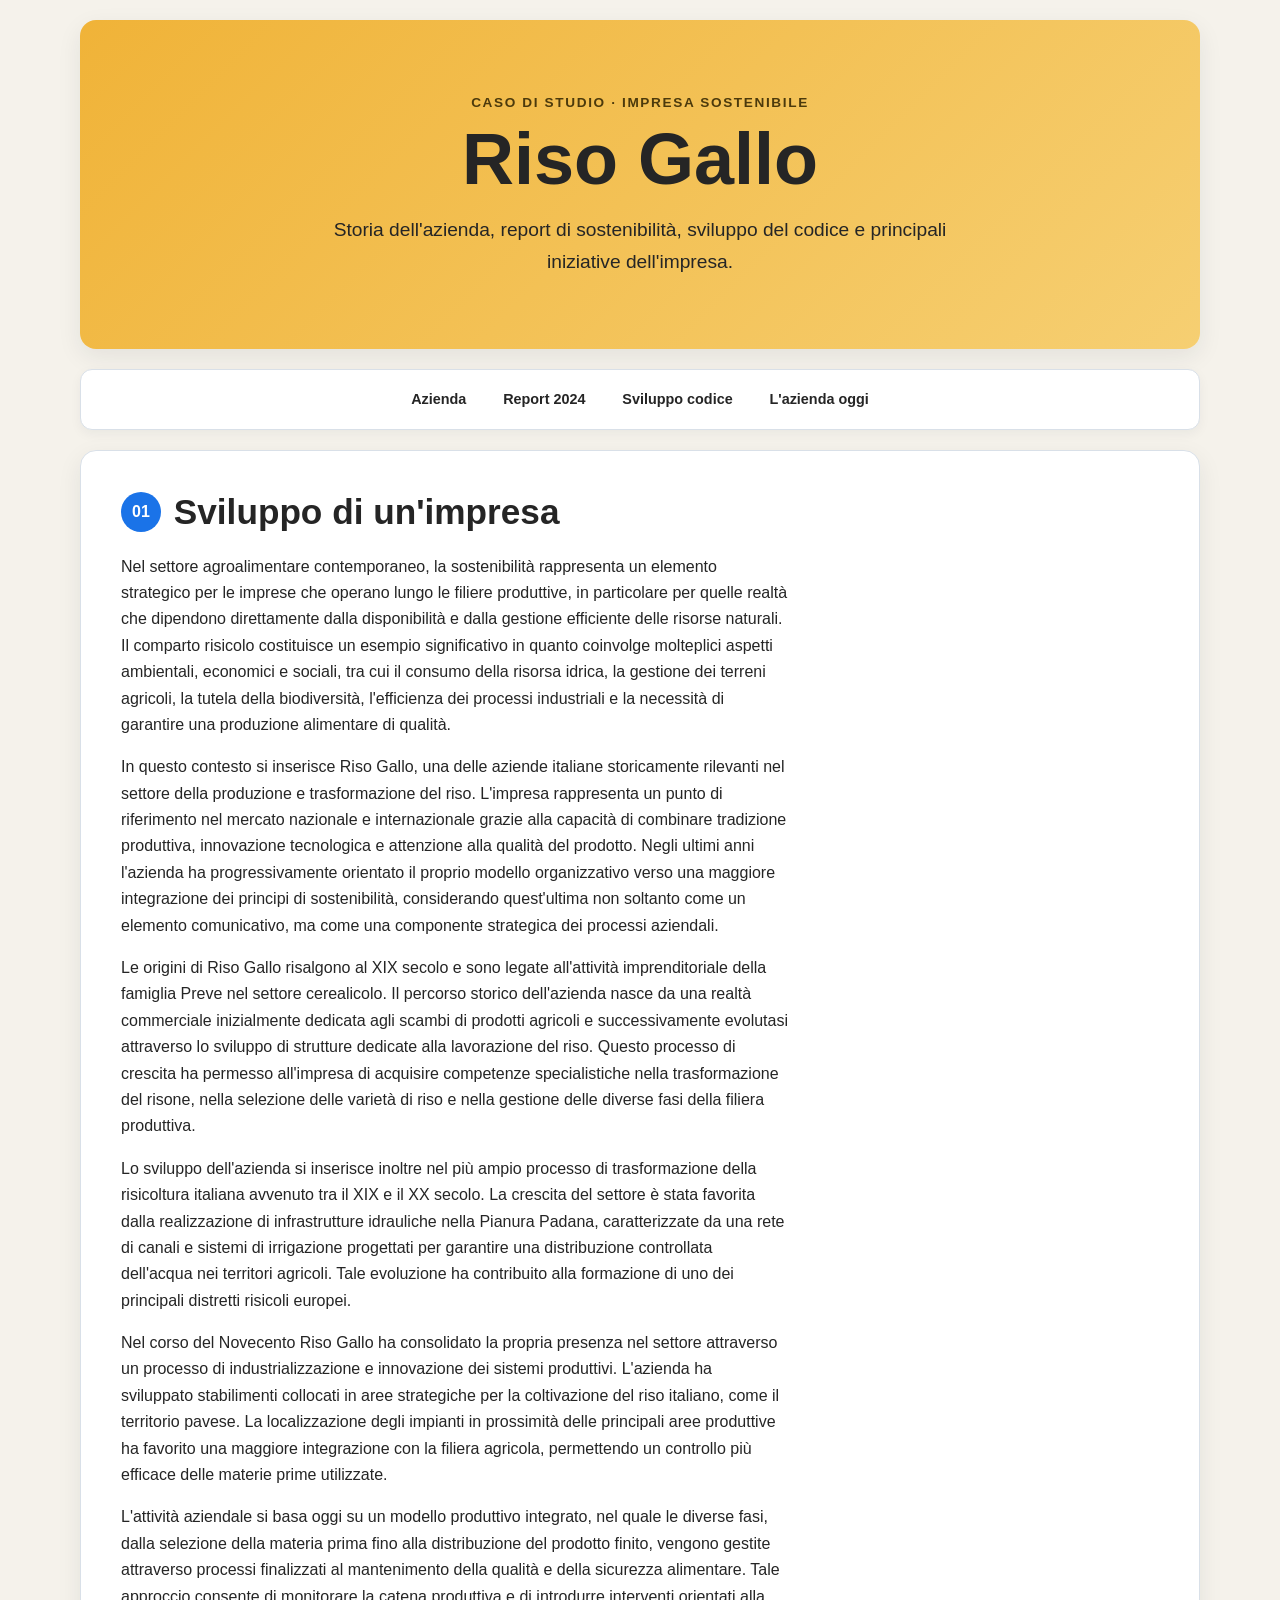
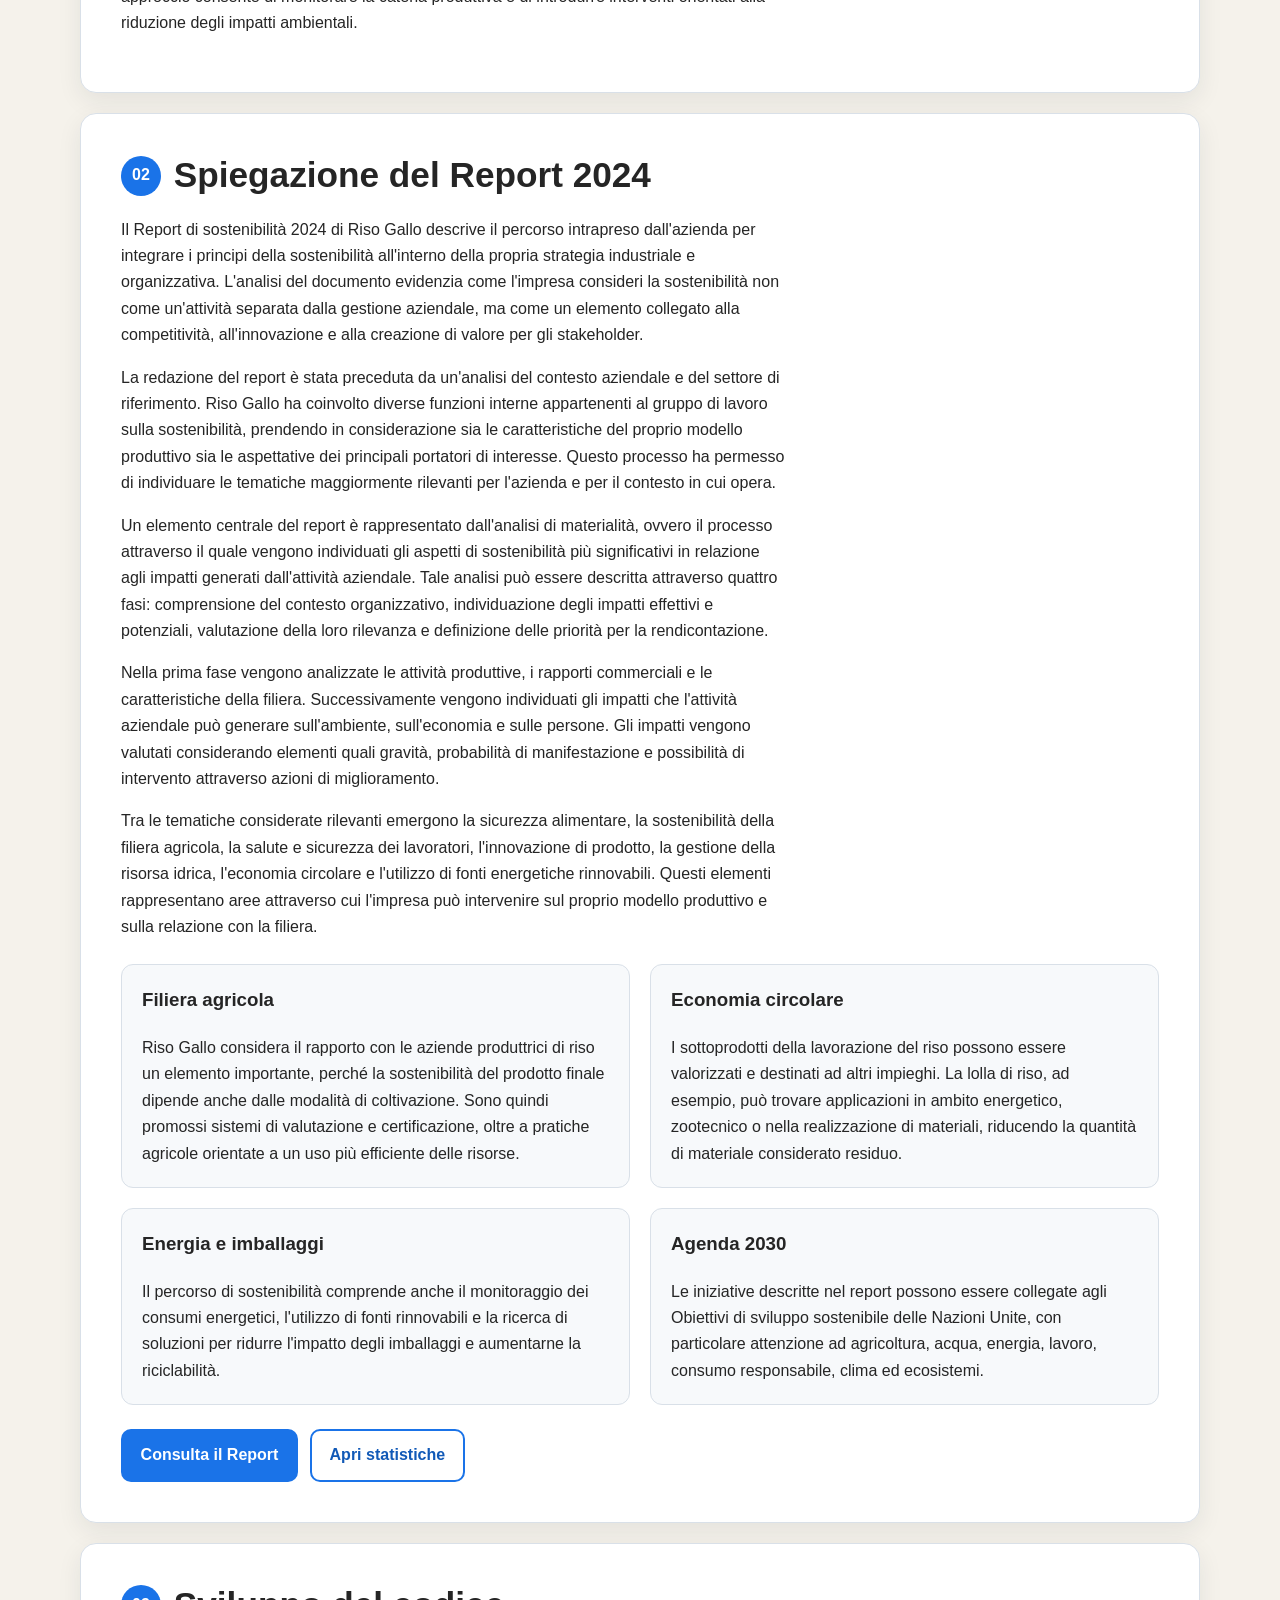
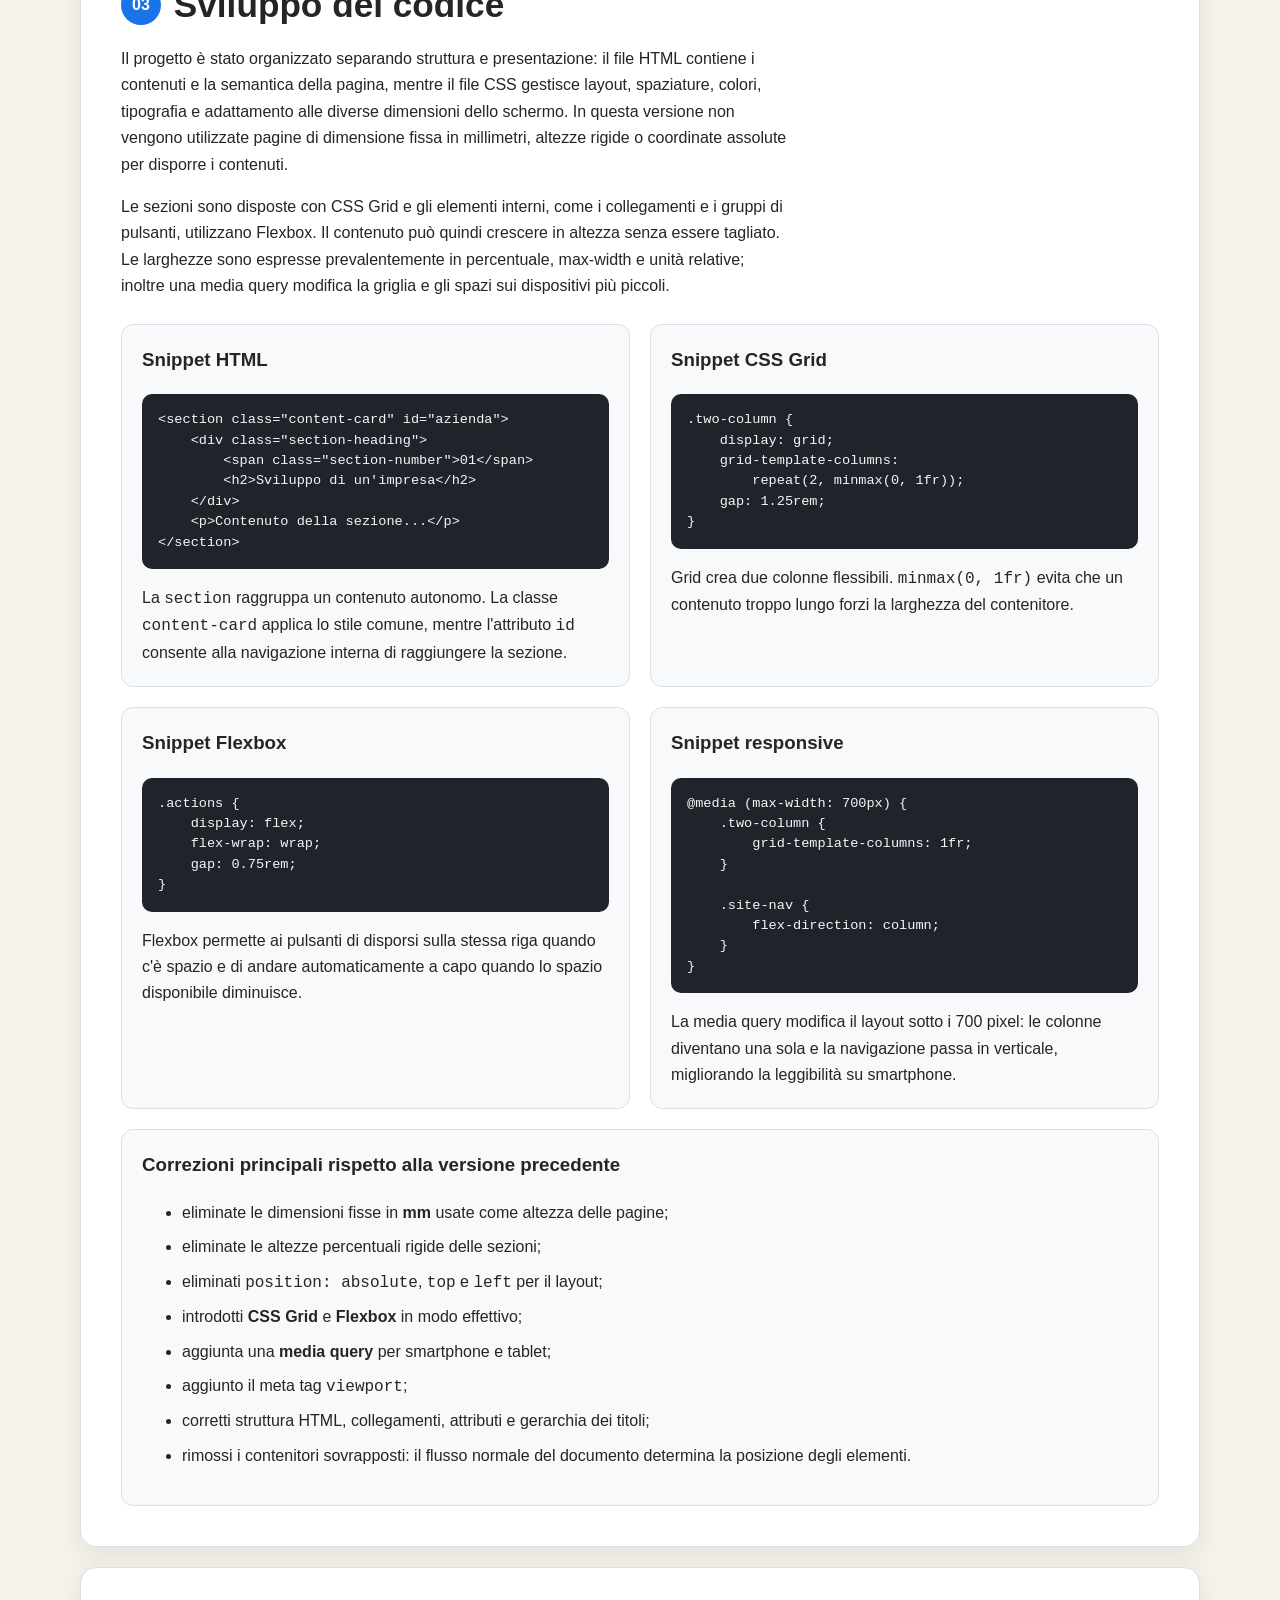
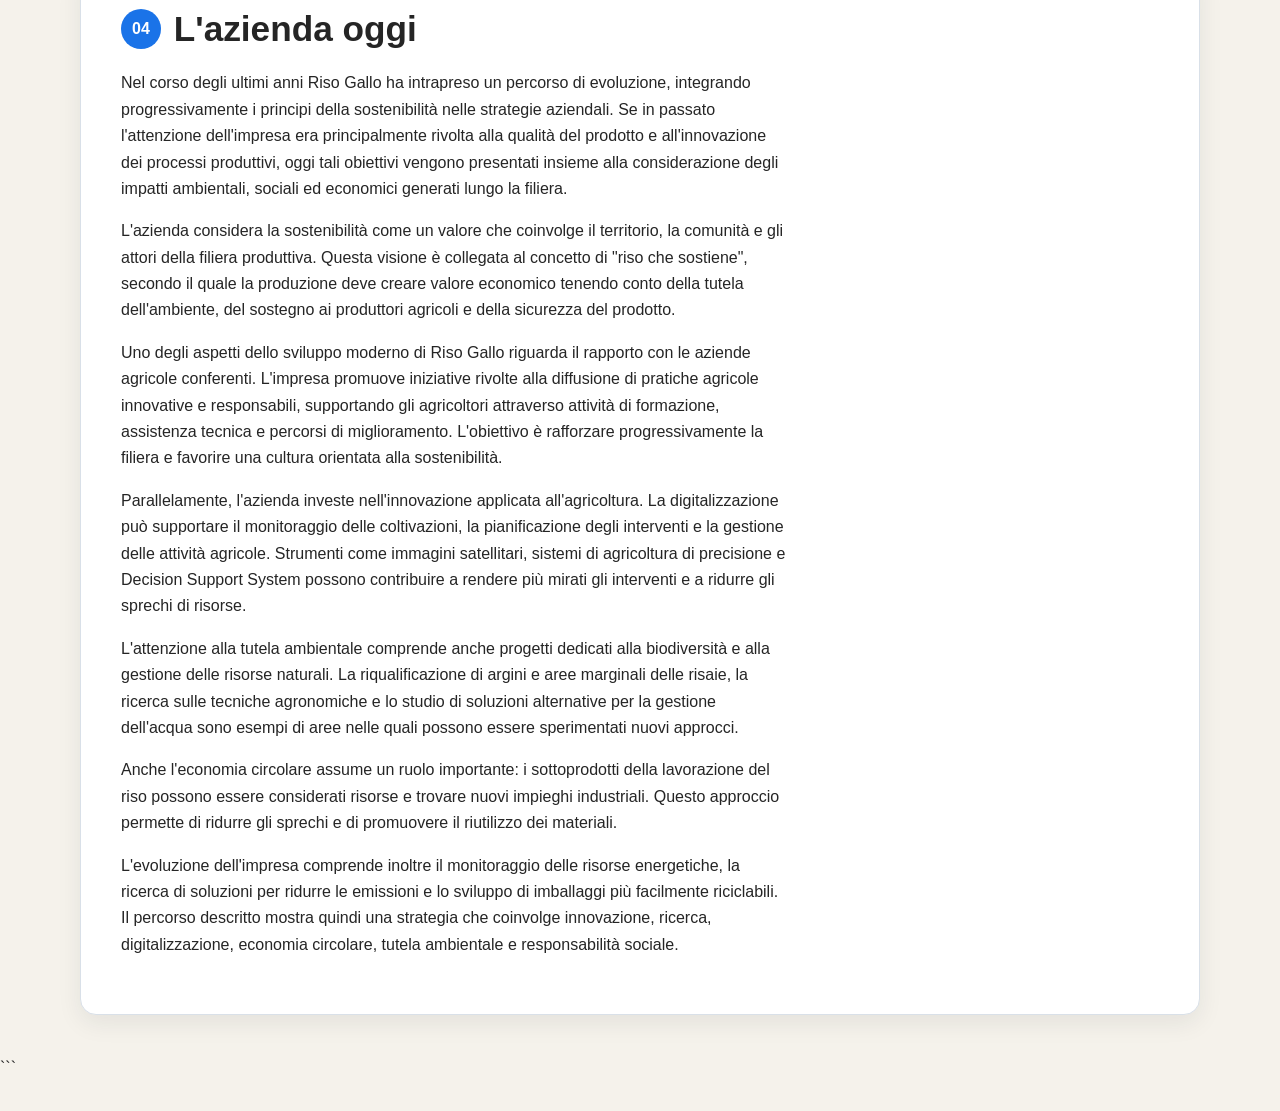
==== commit 93056b1d: "index.html" ====
--- a/index.html
+++ b/index.html
@@ -1,4 +1,3 @@
-```html
 <!DOCTYPE html>
 <html lang="it">
 <head>
